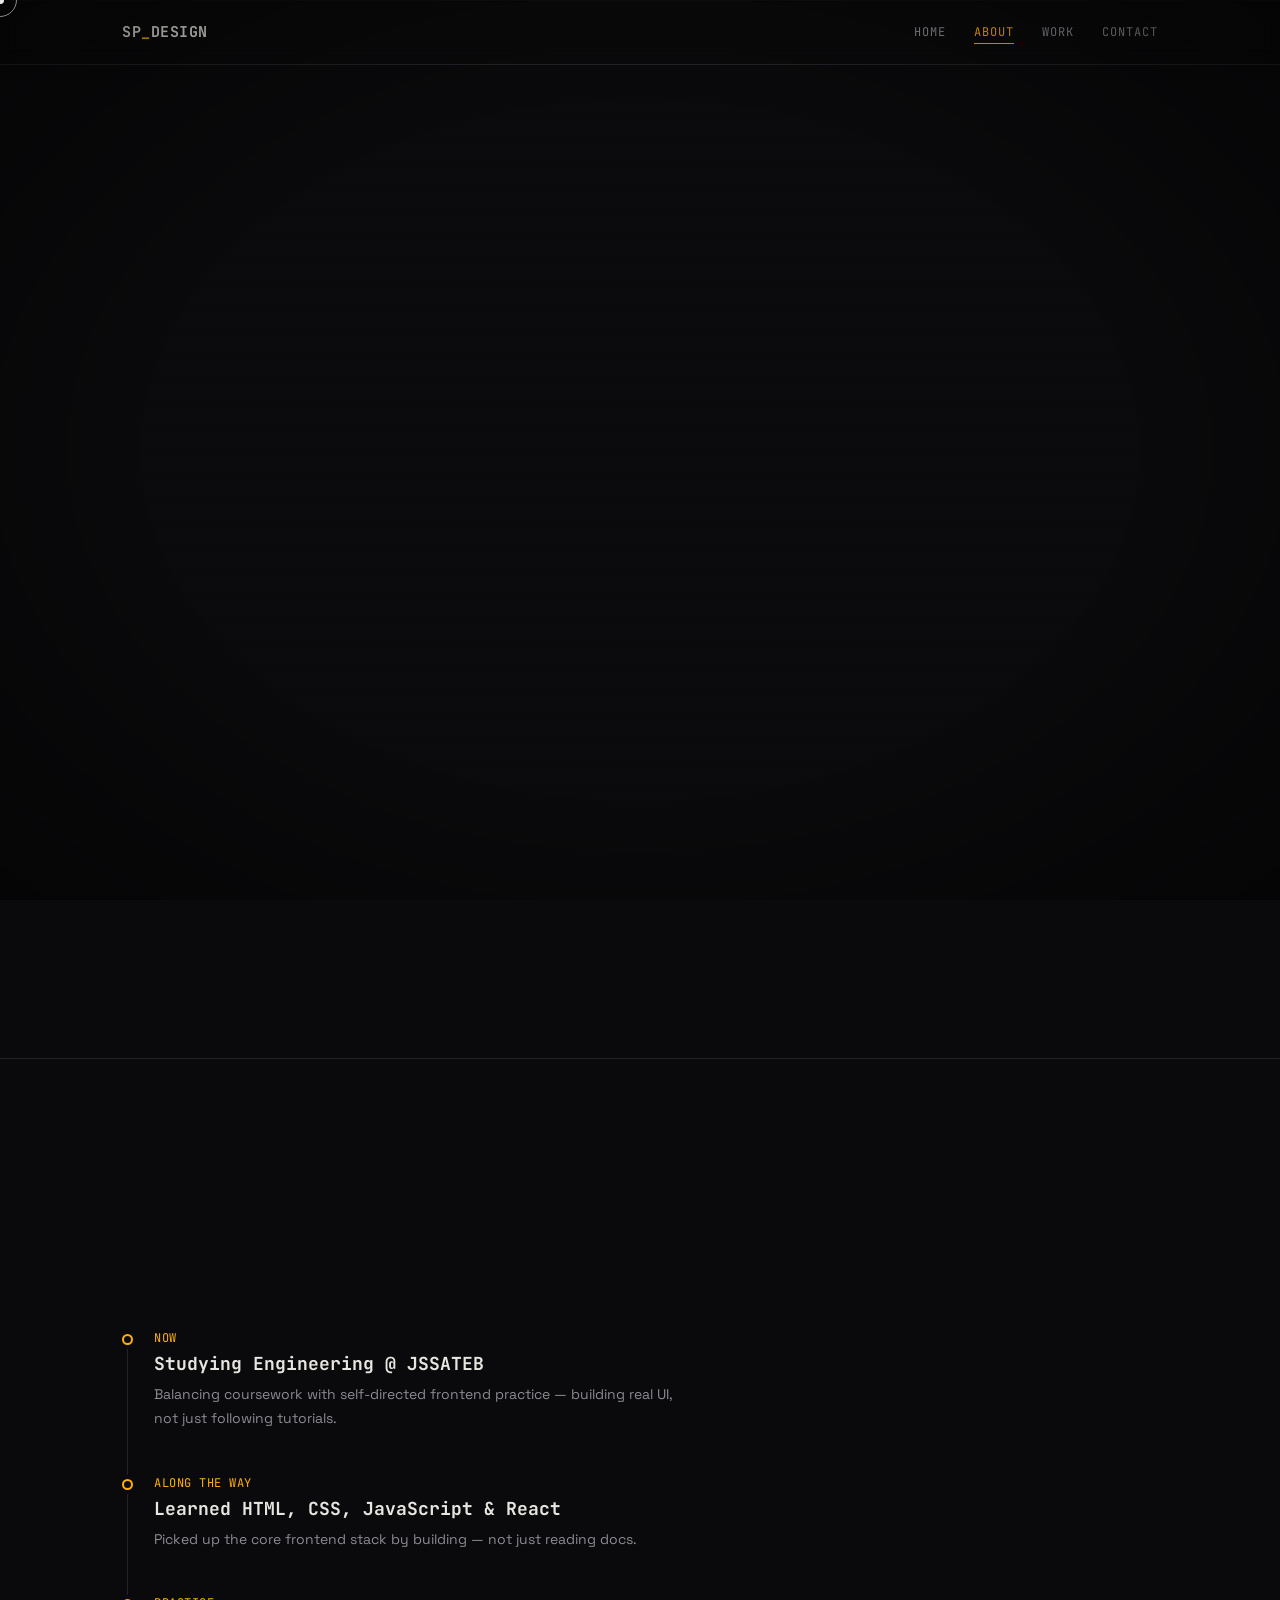
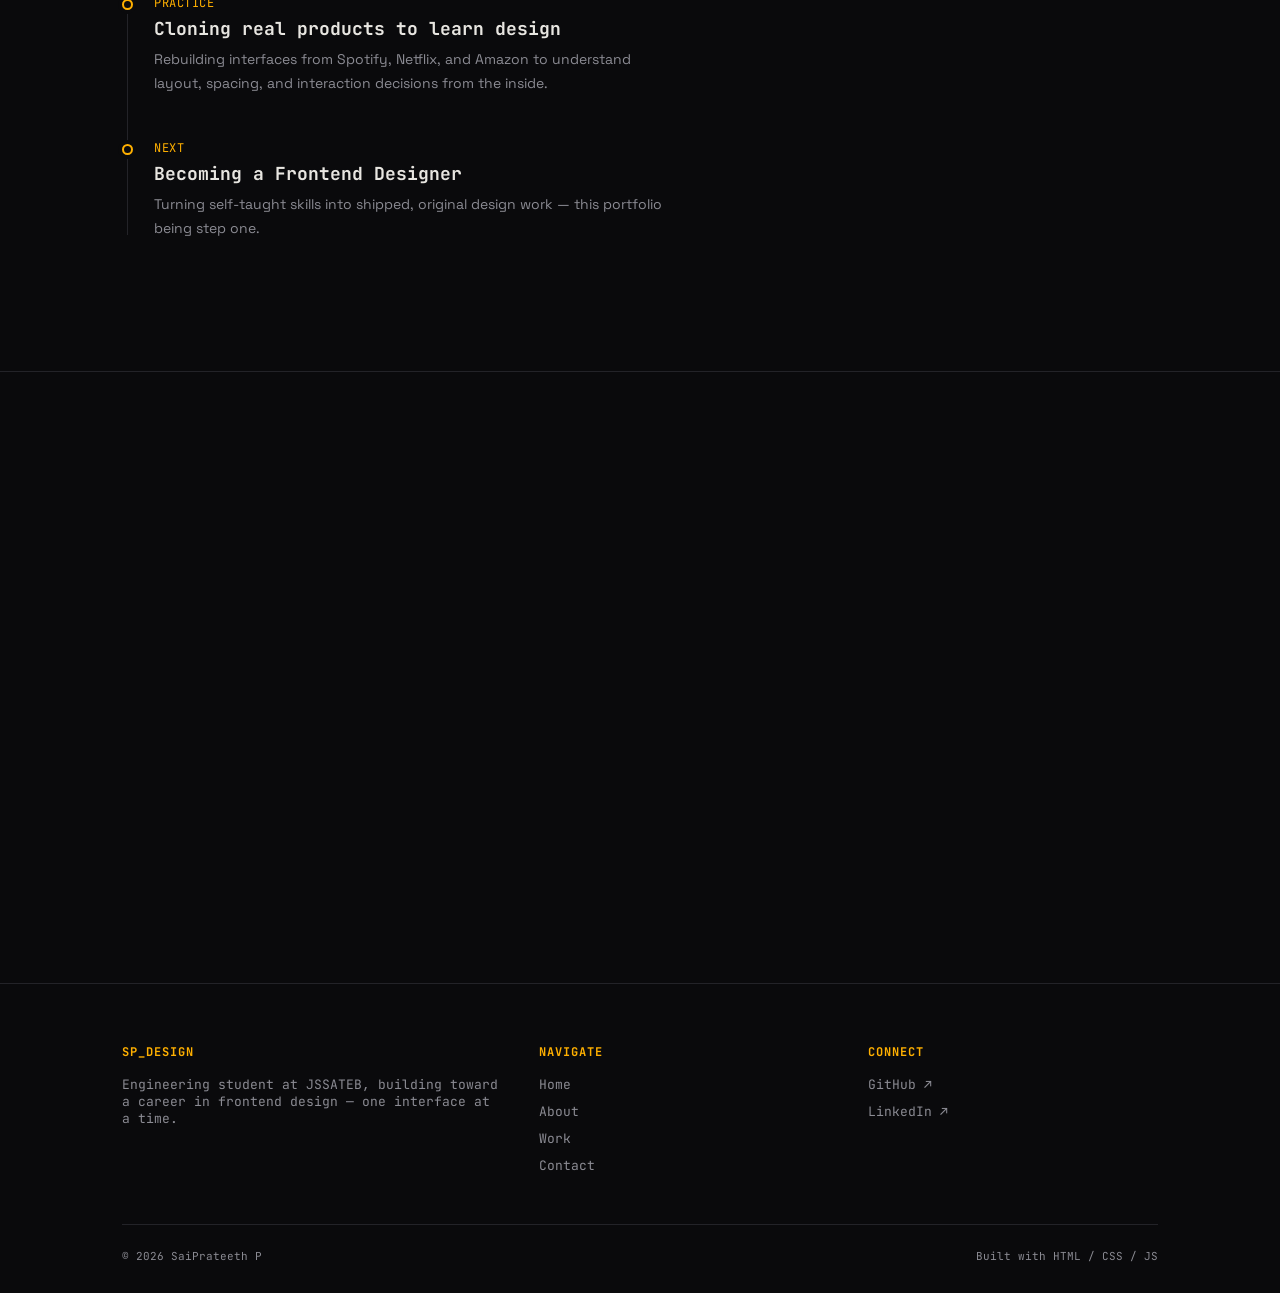
==== about.html @ 6ea18819 "Add files via upload" ====
<!DOCTYPE html>
<html lang="en">
<head>
<meta charset="UTF-8">
<meta name="viewport" content="width=device-width, initial-scale=1.0">
<title>About — SaiPrateeth P</title>
<link rel="preconnect" href="https://fonts.googleapis.com">
<link rel="preconnect" href="https://fonts.gstatic.com" crossorigin>
<link href="https://fonts.googleapis.com/css2?family=JetBrains+Mono:wght@400;500;700;800&family=Space+Grotesk:wght@400;500;600;700&display=swap" rel="stylesheet">
<link rel="stylesheet" href="style.css">
</head>
<body>

<div class="page-loader" id="pageLoader">
  <div class="page-loader-text">LOADING_ABOUT.EXE</div>
  <div class="page-loader-bar"></div>
</div>

<div class="crt-overlay"></div>
<div class="vignette"></div>
<div class="flicker-bar" id="flickerBar"></div>

<div class="cursor-ghost-c" id="ghostC"></div>
<div class="cursor-ghost-m" id="ghostM"></div>
<div class="cursor-ring" id="cursorRing"></div>
<div class="cursor-dot" id="cursorDot"></div>

<nav>
  <div class="wrap">
    <div class="logo">SP<span>_</span>DESIGN</div>
    <div class="navlinks" id="navLinks">
      <a href="index.html" data-page="index.html" data-transition>Home</a>
      <a href="about.html" data-page="about.html" data-transition>About</a>
      <a href="projects.html" data-page="projects.html" data-transition>Work</a>
      <a href="contact.html" data-page="contact.html" data-transition>Contact</a>
    </div>
    <button class="nav-toggle" id="navToggle">[ = ]</button>
  </div>
</nav>

<section class="page-hero">
  <div class="wrap">
    <div class="eyebrow reveal">About</div>
    <h1 class="reveal">Engineer by degree,<br>designer by obsession.</h1>
    <p class="reveal">The long version of how a JSSATEB engineering student ended up chasing pixels instead of just circuits.</p>
  </div>
</section>

<section id="story" style="border-top:none;padding-top:0;">
  <div class="wrap">
    <div class="about-grid">
      <div class="about-text reveal">
        <p>I'm <strong>SaiPrateeth P</strong>, currently pursuing engineering
        at <strong>JSSATEB</strong>. Somewhere between debugging assignments
        and pulling apart apps I admire, I realised the part I actually love
        is the front end — the layer where a product finally becomes
        something someone can feel.</p>
        <p>So I'm working backwards from engineer to designer: rebuilding
        interfaces I like, breaking them down, and asking why every pixel
        and transition sits where it does. My aspiration is simple — become
        a frontend designer who can ship interfaces that are both engineered
        well and designed with intent.</p>
        <p>Right now that means shipping small projects often, clone by
        clone, site by site, and getting a little more deliberate with
        every one.</p>
      </div>
      <div class="status-panel reveal">
        <div class="head"><span>system.status</span><span>v1.0</span></div>
        <div class="status-row"><span>role</span><span>Aspiring Frontend Designer</span></div>
        <div class="status-row"><span>education</span><span>JSSATEB</span></div>
        <div class="status-row"><span>focus</span><span>UI / Interaction</span></div>
        <div class="status-row"><span>mode</span><span>learning : building</span></div>
        <div class="status-row"><span>availability</span><span>open</span></div>
      </div>
    </div>
  </div>
</section>

<section id="journey">
  <div class="wrap">
    <div class="eyebrow reveal">Journey</div>
    <h2 class="sec-title reveal">How I got here.</h2>
    <div class="timeline">
      <div class="timeline-item">
        <div class="timeline-dot"></div>
        <div class="timeline-date">NOW</div>
        <div class="timeline-title">Studying Engineering @ JSSATEB</div>
        <div class="timeline-desc">Balancing coursework with self-directed frontend practice — building real UI, not just following tutorials.</div>
      </div>
      <div class="timeline-item">
        <div class="timeline-dot"></div>
        <div class="timeline-date">ALONG THE WAY</div>
        <div class="timeline-title">Learned HTML, CSS, JavaScript & React</div>
        <div class="timeline-desc">Picked up the core frontend stack by building — not just reading docs.</div>
      </div>
      <div class="timeline-item">
        <div class="timeline-dot"></div>
        <div class="timeline-date">PRACTICE</div>
        <div class="timeline-title">Cloning real products to learn design</div>
        <div class="timeline-desc">Rebuilding interfaces from Spotify, Netflix, and Amazon to understand layout, spacing, and interaction decisions from the inside.</div>
      </div>
      <div class="timeline-item">
        <div class="timeline-dot"></div>
        <div class="timeline-date">NEXT</div>
        <div class="timeline-title">Becoming a Frontend Designer</div>
        <div class="timeline-desc">Turning self-taught skills into shipped, original design work — this portfolio being step one.</div>
      </div>
    </div>
  </div>
</section>

<section id="now">
  <div class="wrap">
    <div class="eyebrow reveal">Currently</div>
    <h2 class="sec-title reveal">What I'm focused on.</h2>
    <div class="now-panel reveal">
      <div class="head"><span>now.txt</span><span>updated 2026</span></div>
      <div class="now-list">
        <div class="now-item">Sharpening React fundamentals through small components and clones.</div>
        <div class="now-item">Studying interaction design — motion, feedback, and micro-states.</div>
        <div class="now-item">Building this portfolio out into a full multi-page site.</div>
        <div class="now-item">Open to internships, collabs, or frontend design opportunities.</div>
      </div>
    </div>
  </div>
</section>

<footer class="site-footer">
  <div class="wrap">
    <div class="footer-grid">
      <div class="footer-col">
        <h4>SP_Design</h4>
        <p>Engineering student at JSSATEB, building toward a career in frontend design — one interface at a time.</p>
      </div>
      <div class="footer-col">
        <h4>Navigate</h4>
        <a href="index.html" data-transition>Home</a>
        <a href="about.html" data-transition>About</a>
        <a href="projects.html" data-transition>Work</a>
        <a href="contact.html" data-transition>Contact</a>
      </div>
      <div class="footer-col">
        <h4>Connect</h4>
        <a href="https://github.com/Prathuu24" target="_blank" rel="noopener">GitHub ↗</a>
        <a href="https://www.linkedin.com/in/saiprateeth-p-6721a32bb" target="_blank" rel="noopener">LinkedIn ↗</a>
      </div>
    </div>
    <div class="footer-bottom">
      <span>© 2026 SaiPrateeth P</span>
      <span>Built with HTML / CSS / JS</span>
    </div>
  </div>
</footer>

<script src="script.js"></script>
</body>
</html>
---- style.css ----
:root{
    --bg:#0a0a0c;
    --bg-alt:#111114;
    --panel:#151518;
    --text:#e8e6e1;
    --text-dim:#8b8b93;
    --line:#232328;
    --accent:#ffb000;
    --accent-cyan:#00e5ff;
    --accent-mag:#ff2e63;
  }

  *{margin:0;padding:0;box-sizing:border-box;}
  html{scroll-behavior:smooth;}
  body{
    background:var(--bg);
    color:var(--text);
    font-family:'Space Grotesk',sans-serif;
    overflow-x:hidden;
    cursor:none;
  }
  ::selection{background:var(--accent);color:#0a0a0c;}

  .mono{font-family:'JetBrains Mono',monospace;}

  a{color:inherit;text-decoration:none;}

  /* ---------- scanline / crt overlay ---------- */
  .crt-overlay{
    position:fixed;inset:0;
    pointer-events:none;
    z-index:9000;
    background:repeating-linear-gradient(
      to bottom,
      rgba(255,255,255,0.025) 0px,
      rgba(255,255,255,0.025) 1px,
      transparent 1px,
      transparent 3px
    );
    mix-blend-mode:overlay;
    opacity:.6;
  }
  .vignette{
    position:fixed;inset:0;
    pointer-events:none;
    z-index:8999;
    background:radial-gradient(ellipse at center, transparent 55%, rgba(0,0,0,0.55) 100%);
  }
  .flicker-bar{
    position:fixed;left:0;right:0;
    height:2px;
    background:rgba(255,255,255,0.06);
    z-index:9001;
    pointer-events:none;
    opacity:0;
  }
  .flicker-bar.active{animation:flickerMove .18s linear;}
  @keyframes flickerMove{
    0%{opacity:.8;}
    100%{opacity:0;}
  }

  /* ---------- custom cursor ---------- */
  .cursor-dot, .cursor-ghost-c, .cursor-ghost-m{
    position:fixed;top:0;left:0;
    width:8px;height:8px;
    border-radius:50%;
    pointer-events:none;
    z-index:10000;
    transform:translate(-50%,-50%);
  }
  .cursor-dot{background:var(--text);}
  .cursor-ghost-c{background:var(--accent-cyan);opacity:.55;mix-blend-mode:screen;}
  .cursor-ghost-m{background:var(--accent-mag);opacity:.55;mix-blend-mode:screen;}
  .cursor-ring{
    position:fixed;top:0;left:0;
    width:34px;height:34px;
    border:1px solid var(--text-dim);
    border-radius:50%;
    pointer-events:none;
    z-index:9999;
    transform:translate(-50%,-50%);
    transition:width .2s ease, height .2s ease, border-color .2s ease, background .2s ease;
  }
  .cursor-ring.hover{
    width:60px;height:60px;
    border-color:var(--accent);
    background:rgba(255,176,0,0.06);
  }
  @media (hover:none){
    body{cursor:auto;}
    .cursor-dot,.cursor-ghost-c,.cursor-ghost-m,.cursor-ring{display:none;}
  }

  /* ---------- layout shell ---------- */
  .wrap{max-width:1100px;margin:0 auto;padding:0 32px;}

  nav{
    position:fixed;top:0;left:0;right:0;
    z-index:500;
    background:rgba(10,10,12,0.7);
    backdrop-filter:blur(10px);
    border-bottom:1px solid var(--line);
  }
  nav .wrap{
    display:flex;align-items:center;justify-content:space-between;
    height:64px;
  }
  .logo{font-family:'JetBrains Mono',monospace;font-weight:700;font-size:15px;letter-spacing:.5px;}
  .logo span{color:var(--accent);}
  .navlinks{display:flex;gap:28px;font-family:'JetBrains Mono',monospace;font-size:12px;text-transform:uppercase;letter-spacing:1px;color:var(--text-dim);}
  .navlinks a{position:relative;padding:4px 0;transition:color .25s;}
  .navlinks a:hover{color:var(--text);}
  .navlinks a::after{
    content:'';position:absolute;left:0;bottom:0;height:1px;width:0;
    background:var(--accent);transition:width .25s ease;
  }
  .navlinks a:hover::after{width:100%;}

  /* ---------- hero ---------- */
  header.hero{
    min-height:100vh;
    display:flex;flex-direction:column;justify-content:center;
    position:relative;
    padding-top:64px;
  }
  .hero-tag{
    font-family:'JetBrains Mono',monospace;
    font-size:13px;color:var(--accent);
    display:flex;align-items:center;gap:10px;margin-bottom:22px;
  }
  .hero-tag::before{
    content:'';width:8px;height:8px;background:var(--accent);border-radius:50%;
    box-shadow:0 0 10px var(--accent);
    animation:pulse 1.6s ease-in-out infinite;
  }
  @keyframes pulse{0%,100%{opacity:1;}50%{opacity:.3;}}

  h1.name{
    font-family:'JetBrains Mono',monospace;
    font-weight:800;
    font-size:clamp(42px,9vw,108px);
    line-height:.98;
    letter-spacing:-2px;
    position:relative;
  }
  .glitchwrap{position:relative;display:inline-block;}
  .glitchwrap .g-c, .glitchwrap .g-m{
    position:absolute;top:0;left:0;width:100%;
    opacity:0;
    pointer-events:none;
  }

  .role-line{
    margin-top:24px;
    font-family:'JetBrains Mono',monospace;
    font-size:clamp(15px,2.4vw,22px);
    color:var(--text-dim);
    height:1.4em;
  }
  .role-line .cursor-char{color:var(--accent);}

  .hero-desc{
    max-width:520px;margin-top:34px;
    font-size:16px;line-height:1.7;color:var(--text-dim);
  }
  .hero-cta{
    margin-top:42px;display:flex;gap:16px;flex-wrap:wrap;
  }
  .btn{
    font-family:'JetBrains Mono',monospace;
    font-size:13px;letter-spacing:.5px;
    padding:14px 26px;
    border:1px solid var(--line);
    position:relative;overflow:hidden;
    transition:border-color .3s;
  }
  .btn span{position:relative;z-index:2;}
  .btn.primary{border-color:var(--accent);color:#0a0a0c;}
  .btn.primary span{color:#0a0a0c;}
  .btn.primary::before{
    content:'';position:absolute;inset:0;background:var(--accent);z-index:1;
  }
  .btn.ghost:hover{border-color:var(--text);}

  .scroll-hint{
    position:absolute;bottom:36px;left:32px;
    font-family:'JetBrains Mono',monospace;font-size:11px;color:var(--text-dim);
    display:flex;align-items:center;gap:10px;
  }
  .scroll-hint .line{width:32px;height:1px;background:var(--text-dim);position:relative;overflow:hidden;}
  .scroll-hint .line::after{
    content:'';position:absolute;left:-100%;top:0;bottom:0;width:100%;
    background:var(--accent);
    animation:scrollhint 1.8s linear infinite;
  }
  @keyframes scrollhint{to{left:100%;}}

  /* ---------- section shell ---------- */
  section{padding:130px 0;position:relative;border-top:1px solid var(--line);}
  .eyebrow{
    font-family:'JetBrains Mono',monospace;font-size:12px;color:var(--accent);
    letter-spacing:1.5px;text-transform:uppercase;margin-bottom:14px;
    display:flex;align-items:center;gap:10px;
  }
  .eyebrow::before{content:'//';color:var(--text-dim);}
  h2.sec-title{
    font-family:'JetBrains Mono',monospace;font-weight:700;
    font-size:clamp(28px,4.4vw,46px);letter-spacing:-1px;margin-bottom:18px;
  }

  .reveal{
    clip-path:inset(0 0 100% 0);
    opacity:0;
    transition:clip-path .9s cubic-bezier(.16,1,.3,1), opacity .5s ease;
  }
  .reveal.in{clip-path:inset(0 0 0% 0);opacity:1;}

  /* ---------- about ---------- */
  .about-grid{display:grid;grid-template-columns:1.1fr .9fr;gap:60px;align-items:start;}
  @media(max-width:820px){.about-grid{grid-template-columns:1fr;}}
  .about-text p{font-size:17px;line-height:1.85;color:var(--text-dim);margin-bottom:18px;}
  .about-text strong{color:var(--text);font-weight:600;}

  .status-panel{
    background:var(--panel);border:1px solid var(--line);padding:26px;
    font-family:'JetBrains Mono',monospace;font-size:13px;
  }
  .status-panel .head{color:var(--text-dim);margin-bottom:16px;display:flex;justify-content:space-between;}
  .status-row{display:flex;justify-content:space-between;padding:8px 0;border-top:1px dashed var(--line);color:var(--text-dim);}
  .status-row span:last-child{color:var(--accent);}

  /* ---------- skills ---------- */
  .skills-list{display:flex;flex-direction:column;gap:0;margin-top:10px;}
  .skill-row{
    display:grid;grid-template-columns:160px 1fr 60px;align-items:center;gap:20px;
    padding:18px 0;border-top:1px solid var(--line);
    font-family:'JetBrains Mono',monospace;font-size:14px;
  }
  .skill-row:last-child{border-bottom:1px solid var(--line);}
  .skill-name{font-weight:600;}
  .skill-bar-track{height:6px;background:var(--bg-alt);position:relative;overflow:hidden;}
  .skill-bar-fill{
    position:absolute;top:0;left:0;bottom:0;width:0%;
    background:linear-gradient(90deg,var(--accent-mag),var(--accent));
  }
  .skill-bar-fill.animate{transition:width 1.4s cubic-bezier(.16,1,.3,1);}
  .skill-pct{text-align:right;color:var(--text-dim);}

  /* ---------- projects ---------- */
  .proj-grid{display:grid;grid-template-columns:1fr 1fr;gap:2px;margin-top:40px;background:var(--line);}
  @media(max-width:760px){.proj-grid{grid-template-columns:1fr;}}
  .proj-card{
    background:var(--bg);padding:38px 34px;position:relative;overflow:hidden;
    min-height:230px;display:flex;flex-direction:column;justify-content:space-between;
  }
  .proj-num{font-family:'JetBrains Mono',monospace;font-size:12px;color:var(--text-dim);}
  .proj-title{
    font-family:'JetBrains Mono',monospace;font-weight:700;font-size:24px;
    margin-top:16px;position:relative;display:inline-block;
  }
  .proj-title .g-c,.proj-title .g-m{position:absolute;top:0;left:0;opacity:0;}
  .proj-desc{color:var(--text-dim);font-size:14px;line-height:1.7;margin-top:12px;max-width:380px;}
  .proj-tags{display:flex;gap:8px;flex-wrap:wrap;margin-top:20px;}
  .tag{font-family:'JetBrains Mono',monospace;font-size:11px;padding:5px 10px;border:1px solid var(--line);color:var(--text-dim);}
  .proj-card::before{
    content:'';position:absolute;top:0;left:0;height:2px;width:0;
    background:var(--accent);transition:width .4s ease;
  }
  .proj-card:hover::before{width:100%;}
  .proj-card:hover .proj-title{animation:titleGlitch .35s steps(2) 1;}
  .proj-card:hover .proj-title .g-c{opacity:.7;transform:translate(2px,-1px);color:var(--accent-cyan);animation:glitchshift .35s steps(2) 1;}
  .proj-card:hover .proj-title .g-m{opacity:.7;transform:translate(-2px,1px);color:var(--accent-mag);animation:glitchshift .35s steps(2) 1 reverse;}
  @keyframes glitchshift{0%{transform:translate(0,0);}50%{transform:translate(3px,-2px);}100%{transform:translate(-3px,2px);}}
  @keyframes titleGlitch{0%{transform:translate(0);}50%{transform:translate(-1px,1px);}100%{transform:translate(0);}}

  .placeholder-note{
    font-family:'JetBrains Mono',monospace;font-size:11px;color:var(--text-dim);
    margin-top:60px;border:1px dashed var(--line);padding:16px 20px;
  }
  .placeholder-note strong{color:var(--accent);}

  /* ---------- contact ---------- */
  .contact-wrap{display:flex;flex-direction:column;align-items:flex-start;gap:30px;}
  .contact-title{
    font-family:'JetBrains Mono',monospace;font-weight:800;
    font-size:clamp(32px,7vw,80px);letter-spacing:-2px;line-height:1;
  }
  .contact-links{display:flex;gap:20px;flex-wrap:wrap;margin-top:10px;}
  .contact-link{
    font-family:'JetBrains Mono',monospace;font-size:14px;
    padding:16px 22px;border:1px solid var(--line);
    display:flex;align-items:center;gap:10px;transition:all .25s;
  }
  .contact-link:hover{border-color:var(--accent);color:var(--accent);transform:translateY(-2px);}
  footer{
    padding:30px 0;border-top:1px solid var(--line);
    font-family:'JetBrains Mono',monospace;font-size:11px;color:var(--text-dim);
    display:flex;justify-content:space-between;flex-wrap:wrap;gap:10px;
  }

/* =========================================================
   MULTI-PAGE ADDITIONS
   ========================================================= */

/* ---------- page transition loader ---------- */
.page-loader{
  position:fixed;inset:0;z-index:20000;
  background:var(--bg);
  display:flex;align-items:center;justify-content:center;
  transform:translateY(0);
  transition:transform .6s cubic-bezier(.76,0,.24,1);
}
.page-loader.hide{transform:translateY(-100%);}
.page-loader.leaving{transform:translateY(0);}
.page-loader-text{
  font-family:'JetBrains Mono',monospace;font-size:13px;color:var(--accent);
  display:flex;align-items:center;gap:10px;
}
.page-loader-text::before{
  content:'';width:8px;height:8px;background:var(--accent);border-radius:50%;
  animation:pulse 1s ease-in-out infinite;
}
.page-loader-bar{
  position:absolute;bottom:0;left:0;height:2px;width:0%;background:var(--accent);
  transition:width .5s ease;
}
.page-loader.animate-bar .page-loader-bar{width:100%;}

/* ---------- nav: active link + mobile ---------- */
.navlinks a.active{color:var(--accent);}
.navlinks a.active::after{width:100%;}
.nav-toggle{
  display:none;
  font-family:'JetBrains Mono',monospace;font-size:14px;color:var(--text);
  background:none;border:1px solid var(--line);padding:8px 12px;
  cursor:none;
}
@media(max-width:720px){
  .navlinks{
    position:fixed;top:64px;left:0;right:0;bottom:0;
    background:var(--bg);
    flex-direction:column;gap:0;
    padding:20px 32px;
    transform:translateY(-110%);
    transition:transform .4s cubic-bezier(.76,0,.24,1);
    z-index:499;
  }
  .navlinks.open{transform:translateY(0);}
  .navlinks a{
    padding:18px 0;border-bottom:1px solid var(--line);font-size:16px;
  }
  .nav-toggle{display:block;}
}

/* ---------- footer nav (shared across pages) ---------- */
.site-footer{
  border-top:1px solid var(--line);
  padding:60px 0 30px;
}
.footer-grid{
  display:grid;grid-template-columns:1.3fr 1fr 1fr;gap:40px;margin-bottom:40px;
}
@media(max-width:720px){.footer-grid{grid-template-columns:1fr;gap:30px;}}
.footer-col h4{
  font-family:'JetBrains Mono',monospace;font-size:12px;color:var(--accent);
  text-transform:uppercase;letter-spacing:1px;margin-bottom:16px;
}
.footer-col a, .footer-col p{
  display:block;color:var(--text-dim);font-size:13px;margin-bottom:10px;
  transition:color .2s;
}
.footer-col a:hover{color:var(--text);}
.footer-bottom{
  display:flex;justify-content:space-between;flex-wrap:wrap;gap:10px;
  font-family:'JetBrains Mono',monospace;font-size:11px;color:var(--text-dim);
  border-top:1px solid var(--line);padding-top:24px;
}

/* ---------- skills ticker (marquee) ---------- */
.ticker-wrap{
  overflow:hidden;border-top:1px solid var(--line);border-bottom:1px solid var(--line);
  padding:18px 0;background:var(--bg-alt);
}
.ticker-track{
  display:flex;gap:48px;white-space:nowrap;width:max-content;
  animation:tickerScroll 18s linear infinite;
  font-family:'JetBrains Mono',monospace;font-size:14px;color:var(--text-dim);
}
.ticker-track span{display:flex;align-items:center;gap:10px;}
.ticker-track span::before{content:'◆';color:var(--accent);font-size:10px;}
@keyframes tickerScroll{
  from{transform:translateX(0);}
  to{transform:translateX(-50%);}
}

/* ---------- page hero (sub-pages) ---------- */
.page-hero{padding:150px 0 60px;}
.page-hero .eyebrow{margin-bottom:18px;}
.page-hero h1{
  font-family:'JetBrains Mono',monospace;font-weight:800;
  font-size:clamp(36px,7vw,72px);letter-spacing:-2px;line-height:1;
}
.page-hero p{margin-top:22px;max-width:560px;color:var(--text-dim);font-size:16px;line-height:1.7;}

/* ---------- timeline component (about page) ---------- */
.timeline{position:relative;margin-top:50px;padding-left:32px;}
.timeline::before{
  content:'';position:absolute;left:5px;top:6px;bottom:6px;width:1px;
  background:var(--line);
}
.timeline-item{position:relative;padding-bottom:44px;}
.timeline-item:last-child{padding-bottom:0;}
.timeline-dot{
  position:absolute;left:-32px;top:4px;width:11px;height:11px;border-radius:50%;
  background:var(--bg);border:2px solid var(--accent);
  box-shadow:0 0 0 4px var(--bg);
}
.timeline-date{
  font-family:'JetBrains Mono',monospace;font-size:12px;color:var(--accent);
  margin-bottom:6px;letter-spacing:.5px;
}
.timeline-title{font-family:'JetBrains Mono',monospace;font-weight:700;font-size:18px;margin-bottom:8px;}
.timeline-desc{color:var(--text-dim);font-size:14px;line-height:1.7;max-width:520px;}

/* ---------- now panel (about page) ---------- */
.now-panel{
  margin-top:60px;border:1px solid var(--line);background:var(--panel);
  padding:28px;
}
.now-panel .head{
  font-family:'JetBrains Mono',monospace;font-size:12px;color:var(--text-dim);
  display:flex;justify-content:space-between;margin-bottom:18px;
  text-transform:uppercase;letter-spacing:1px;
}
.now-list{display:flex;flex-direction:column;gap:12px;}
.now-item{display:flex;gap:14px;font-size:14px;color:var(--text-dim);align-items:flex-start;}
.now-item::before{content:'▸';color:var(--accent);flex-shrink:0;}

/* ---------- filter tabs (projects page) ---------- */
.filter-tabs{display:flex;gap:10px;flex-wrap:wrap;margin-top:36px;}
.filter-tab{
  font-family:'JetBrains Mono',monospace;font-size:12px;letter-spacing:.5px;
  padding:10px 18px;border:1px solid var(--line);color:var(--text-dim);
  background:none;cursor:none;transition:all .25s;text-transform:uppercase;
}
.filter-tab:hover{color:var(--text);border-color:var(--text-dim);}
.filter-tab.active{color:#0a0a0c;background:var(--accent);border-color:var(--accent);}
.proj-card.hidden{display:none;}

/* ---------- contact form ---------- */
.contact-layout{display:grid;grid-template-columns:1fr 1fr;gap:60px;margin-top:50px;}
@media(max-width:860px){.contact-layout{grid-template-columns:1fr;}}
.form-field{margin-bottom:26px;}
.form-field label{
  display:block;font-family:'JetBrains Mono',monospace;font-size:12px;color:var(--accent);
  margin-bottom:8px;
}
.form-field label::before{content:'> ';color:var(--text-dim);}
.form-field input, .form-field textarea{
  width:100%;background:var(--bg-alt);border:1px solid var(--line);
  color:var(--text);padding:14px 16px;font-family:'Space Grotesk',sans-serif;font-size:14px;
  outline:none;transition:border-color .25s,background .25s;
  resize:vertical;
}
.form-field input:focus, .form-field textarea:focus{
  border-color:var(--accent);background:var(--panel);
}
.form-field textarea{min-height:130px;}
.submit-btn{
  font-family:'JetBrains Mono',monospace;font-size:13px;letter-spacing:.5px;
  padding:16px 30px;background:var(--accent);color:#0a0a0c;border:none;
  cursor:none;position:relative;overflow:hidden;font-weight:700;
}
.submit-btn:disabled{opacity:.6;}
.form-status{
  margin-top:16px;font-family:'JetBrains Mono',monospace;font-size:12px;color:var(--text-dim);
  min-height:18px;
}
.form-status.success{color:var(--accent);}

.copy-btn{
  font-family:'JetBrains Mono',monospace;font-size:12px;
  border:1px solid var(--line);background:none;color:var(--text-dim);
  padding:6px 12px;cursor:none;margin-left:10px;transition:all .2s;
}
.copy-btn:hover{border-color:var(--accent);color:var(--accent);}
.copy-btn.copied{border-color:var(--accent);color:var(--accent);}

.direct-line{
  display:flex;align-items:center;flex-wrap:wrap;gap:6px;
  font-family:'JetBrains Mono',monospace;font-size:14px;color:var(--text-dim);
  padding:16px 0;border-top:1px solid var(--line);
}
.direct-line:last-child{border-bottom:1px solid var(--line);}
.direct-line strong{color:var(--text);min-width:90px;display:inline-block;}
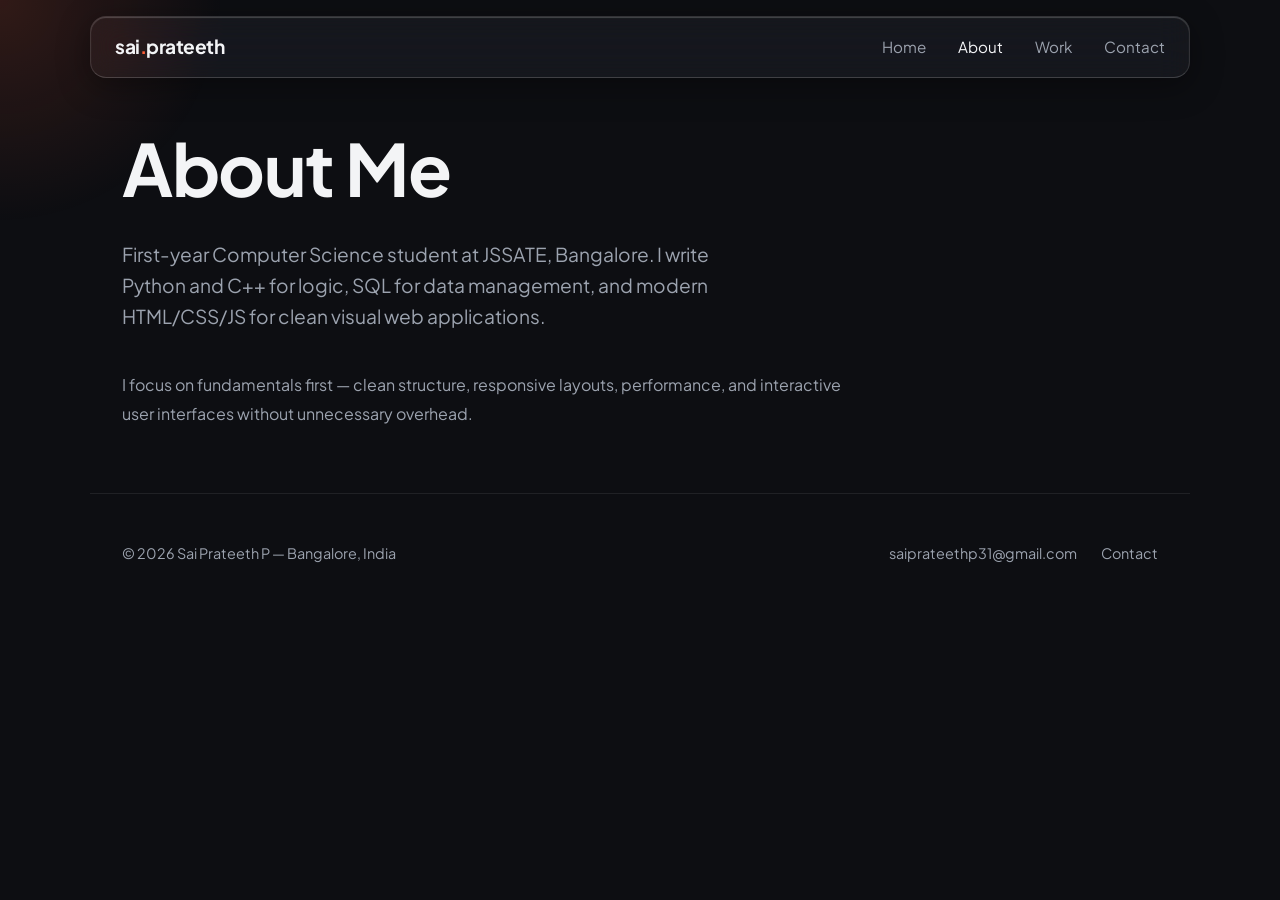
==== commit cf35b743: "Add files via upload" ====
--- a/about.html
+++ b/about.html
@@ -1,157 +1,50 @@
 <!DOCTYPE html>
 <html lang="en">
 <head>
-<meta charset="UTF-8">
-<meta name="viewport" content="width=device-width, initial-scale=1.0">
-<title>About — SaiPrateeth P</title>
-<link rel="preconnect" href="https://fonts.googleapis.com">
-<link rel="preconnect" href="https://fonts.gstatic.com" crossorigin>
-<link href="https://fonts.googleapis.com/css2?family=JetBrains+Mono:wght@400;500;700;800&family=Space+Grotesk:wght@400;500;600;700&display=swap" rel="stylesheet">
-<link rel="stylesheet" href="style.css">
+  <meta charset="UTF-8">
+  <meta name="viewport" content="width=device-width, initial-scale=1.0">
+  <title>About — Sai Prateeth</title>
+  <link rel="preconnect" href="https://fonts.googleapis.com">
+  <link rel="preconnect" href="https://fonts.gstatic.com" crossorigin>
+  <link href="https://fonts.googleapis.com/css2?family=Plus+Jakarta+Sans:wght@300;400;500;600;700&display=swap" rel="stylesheet">
+  <link rel="stylesheet" href="style.css">
 </head>
 <body>
+  <div id="cursor-glow"></div>
 
-<div class="page-loader" id="pageLoader">
-  <div class="page-loader-text">LOADING_ABOUT.EXE</div>
-  <div class="page-loader-bar"></div>
-</div>
+  <header>
+    <div class="nav-container">
+      <a href="index.html" class="logo">sai<span>.</span>prateeth</a>
+      <nav>
+        <a href="index.html" class="nav-link">Home</a>
+        <a href="about.html" class="nav-link active">About</a>
+        <a href="projects.html" class="nav-link">Work</a>
+        <a href="contact.html" class="nav-link">Contact</a>
+      </nav>
+    </div>
+  </header>
 
-<div class="crt-overlay"></div>
-<div class="vignette"></div>
-<div class="flicker-bar" id="flickerBar"></div>
+  <main>
+    <section>
+      <h1 class="hero-title">About Me</h1>
+      <p class="hero-desc">
+        First-year Computer Science student at JSSATE, Bangalore. I write Python and C++ for logic, SQL for data management, and modern HTML/CSS/JS for clean visual web applications.
+      </p>
+      <div style="margin-top: 2rem; line-height: 1.8; color: var(--text-muted); max-width: 750px;">
+        <p>I focus on fundamentals first — clean structure, responsive layouts, performance, and interactive user interfaces without unnecessary overhead.</p>
+      </div>
+    </section>
+  </main>
 
-<div class="cursor-ghost-c" id="ghostC"></div>
-<div class="cursor-ghost-m" id="ghostM"></div>
-<div class="cursor-ring" id="cursorRing"></div>
-<div class="cursor-dot" id="cursorDot"></div>
+  <footer>
+    <p>© 2026 Sai Prateeth P — Bangalore, India</p>
+    <position: fixed; bottom: 0; left: 0; right: 0; background-color: var(--footer-bg); padding: 1rem 0; text-align: center;"></position:>
+    <div class="footer-links">
+      <a href="mailto:saiprateethp31@gmail.com">saiprateethp31@gmail.com</a>
+      <a href="contact.html">Contact</a>
+    </div>
+  </footer>
 
-<nav>
-  <div class="wrap">
-    <div class="logo">SP<span>_</span>DESIGN</div>
-    <div class="navlinks" id="navLinks">
-      <a href="index.html" data-page="index.html" data-transition>Home</a>
-      <a href="about.html" data-page="about.html" data-transition>About</a>
-      <a href="projects.html" data-page="projects.html" data-transition>Work</a>
-      <a href="contact.html" data-page="contact.html" data-transition>Contact</a>
-    </div>
-    <button class="nav-toggle" id="navToggle">[ = ]</button>
-  </div>
-</nav>
-
-<section class="page-hero">
-  <div class="wrap">
-    <div class="eyebrow reveal">About</div>
-    <h1 class="reveal">Engineer by degree,<br>designer by obsession.</h1>
-    <p class="reveal">The long version of how a JSSATEB engineering student ended up chasing pixels instead of just circuits.</p>
-  </div>
-</section>
-
-<section id="story" style="border-top:none;padding-top:0;">
-  <div class="wrap">
-    <div class="about-grid">
-      <div class="about-text reveal">
-        <p>I'm <strong>SaiPrateeth P</strong>, currently pursuing engineering
-        at <strong>JSSATEB</strong>. Somewhere between debugging assignments
-        and pulling apart apps I admire, I realised the part I actually love
-        is the front end — the layer where a product finally becomes
-        something someone can feel.</p>
-        <p>So I'm working backwards from engineer to designer: rebuilding
-        interfaces I like, breaking them down, and asking why every pixel
-        and transition sits where it does. My aspiration is simple — become
-        a frontend designer who can ship interfaces that are both engineered
-        well and designed with intent.</p>
-        <p>Right now that means shipping small projects often, clone by
-        clone, site by site, and getting a little more deliberate with
-        every one.</p>
-      </div>
-      <div class="status-panel reveal">
-        <div class="head"><span>system.status</span><span>v1.0</span></div>
-        <div class="status-row"><span>role</span><span>Aspiring Frontend Designer</span></div>
-        <div class="status-row"><span>education</span><span>JSSATEB</span></div>
-        <div class="status-row"><span>focus</span><span>UI / Interaction</span></div>
-        <div class="status-row"><span>mode</span><span>learning : building</span></div>
-        <div class="status-row"><span>availability</span><span>open</span></div>
-      </div>
-    </div>
-  </div>
-</section>
-
-<section id="journey">
-  <div class="wrap">
-    <div class="eyebrow reveal">Journey</div>
-    <h2 class="sec-title reveal">How I got here.</h2>
-    <div class="timeline">
-      <div class="timeline-item">
-        <div class="timeline-dot"></div>
-        <div class="timeline-date">NOW</div>
-        <div class="timeline-title">Studying Engineering @ JSSATEB</div>
-        <div class="timeline-desc">Balancing coursework with self-directed frontend practice — building real UI, not just following tutorials.</div>
-      </div>
-      <div class="timeline-item">
-        <div class="timeline-dot"></div>
-        <div class="timeline-date">ALONG THE WAY</div>
-        <div class="timeline-title">Learned HTML, CSS, JavaScript & React</div>
-        <div class="timeline-desc">Picked up the core frontend stack by building — not just reading docs.</div>
-      </div>
-      <div class="timeline-item">
-        <div class="timeline-dot"></div>
-        <div class="timeline-date">PRACTICE</div>
-        <div class="timeline-title">Cloning real products to learn design</div>
-        <div class="timeline-desc">Rebuilding interfaces from Spotify, Netflix, and Amazon to understand layout, spacing, and interaction decisions from the inside.</div>
-      </div>
-      <div class="timeline-item">
-        <div class="timeline-dot"></div>
-        <div class="timeline-date">NEXT</div>
-        <div class="timeline-title">Becoming a Frontend Designer</div>
-        <div class="timeline-desc">Turning self-taught skills into shipped, original design work — this portfolio being step one.</div>
-      </div>
-    </div>
-  </div>
-</section>
-
-<section id="now">
-  <div class="wrap">
-    <div class="eyebrow reveal">Currently</div>
-    <h2 class="sec-title reveal">What I'm focused on.</h2>
-    <div class="now-panel reveal">
-      <div class="head"><span>now.txt</span><span>updated 2026</span></div>
-      <div class="now-list">
-        <div class="now-item">Sharpening React fundamentals through small components and clones.</div>
-        <div class="now-item">Studying interaction design — motion, feedback, and micro-states.</div>
-        <div class="now-item">Building this portfolio out into a full multi-page site.</div>
-        <div class="now-item">Open to internships, collabs, or frontend design opportunities.</div>
-      </div>
-    </div>
-  </div>
-</section>
-
-<footer class="site-footer">
-  <div class="wrap">
-    <div class="footer-grid">
-      <div class="footer-col">
-        <h4>SP_Design</h4>
-        <p>Engineering student at JSSATEB, building toward a career in frontend design — one interface at a time.</p>
-      </div>
-      <div class="footer-col">
-        <h4>Navigate</h4>
-        <a href="index.html" data-transition>Home</a>
-        <a href="about.html" data-transition>About</a>
-        <a href="projects.html" data-transition>Work</a>
-        <a href="contact.html" data-transition>Contact</a>
-      </div>
-      <div class="footer-col">
-        <h4>Connect</h4>
-        <a href="https://github.com/Prathuu24" target="_blank" rel="noopener">GitHub ↗</a>
-        <a href="https://www.linkedin.com/in/saiprateeth-p-6721a32bb" target="_blank" rel="noopener">LinkedIn ↗</a>
-      </div>
-    </div>
-    <div class="footer-bottom">
-      <span>© 2026 SaiPrateeth P</span>
-      <span>Built with HTML / CSS / JS</span>
-    </div>
-  </div>
-</footer>
-
-<script src="script.js"></script>
+  <script src="script.js"></script>
 </body>
-</html>
+</html>
--- a/style.css
+++ b/style.css
@@ -1,496 +1,339 @@
-:root{
-    --bg:#0a0a0c;
-    --bg-alt:#111114;
-    --panel:#151518;
-    --text:#e8e6e1;
-    --text-dim:#8b8b93;
-    --line:#232328;
-    --accent:#ffb000;
-    --accent-cyan:#00e5ff;
-    --accent-mag:#ff2e63;
-  }
-
-  *{margin:0;padding:0;box-sizing:border-box;}
-  html{scroll-behavior:smooth;}
-  body{
-    background:var(--bg);
-    color:var(--text);
-    font-family:'Space Grotesk',sans-serif;
-    overflow-x:hidden;
-    cursor:none;
-  }
-  ::selection{background:var(--accent);color:#0a0a0c;}
-
-  .mono{font-family:'JetBrains Mono',monospace;}
-
-  a{color:inherit;text-decoration:none;}
-
-  /* ---------- scanline / crt overlay ---------- */
-  .crt-overlay{
-    position:fixed;inset:0;
-    pointer-events:none;
-    z-index:9000;
-    background:repeating-linear-gradient(
-      to bottom,
-      rgba(255,255,255,0.025) 0px,
-      rgba(255,255,255,0.025) 1px,
-      transparent 1px,
-      transparent 3px
-    );
-    mix-blend-mode:overlay;
-    opacity:.6;
-  }
-  .vignette{
-    position:fixed;inset:0;
-    pointer-events:none;
-    z-index:8999;
-    background:radial-gradient(ellipse at center, transparent 55%, rgba(0,0,0,0.55) 100%);
-  }
-  .flicker-bar{
-    position:fixed;left:0;right:0;
-    height:2px;
-    background:rgba(255,255,255,0.06);
-    z-index:9001;
-    pointer-events:none;
-    opacity:0;
-  }
-  .flicker-bar.active{animation:flickerMove .18s linear;}
-  @keyframes flickerMove{
-    0%{opacity:.8;}
-    100%{opacity:0;}
-  }
-
-  /* ---------- custom cursor ---------- */
-  .cursor-dot, .cursor-ghost-c, .cursor-ghost-m{
-    position:fixed;top:0;left:0;
-    width:8px;height:8px;
-    border-radius:50%;
-    pointer-events:none;
-    z-index:10000;
-    transform:translate(-50%,-50%);
-  }
-  .cursor-dot{background:var(--text);}
-  .cursor-ghost-c{background:var(--accent-cyan);opacity:.55;mix-blend-mode:screen;}
-  .cursor-ghost-m{background:var(--accent-mag);opacity:.55;mix-blend-mode:screen;}
-  .cursor-ring{
-    position:fixed;top:0;left:0;
-    width:34px;height:34px;
-    border:1px solid var(--text-dim);
-    border-radius:50%;
-    pointer-events:none;
-    z-index:9999;
-    transform:translate(-50%,-50%);
-    transition:width .2s ease, height .2s ease, border-color .2s ease, background .2s ease;
-  }
-  .cursor-ring.hover{
-    width:60px;height:60px;
-    border-color:var(--accent);
-    background:rgba(255,176,0,0.06);
-  }
-  @media (hover:none){
-    body{cursor:auto;}
-    .cursor-dot,.cursor-ghost-c,.cursor-ghost-m,.cursor-ring{display:none;}
-  }
-
-  /* ---------- layout shell ---------- */
-  .wrap{max-width:1100px;margin:0 auto;padding:0 32px;}
-
-  nav{
-    position:fixed;top:0;left:0;right:0;
-    z-index:500;
-    background:rgba(10,10,12,0.7);
-    backdrop-filter:blur(10px);
-    border-bottom:1px solid var(--line);
-  }
-  nav .wrap{
-    display:flex;align-items:center;justify-content:space-between;
-    height:64px;
-  }
-  .logo{font-family:'JetBrains Mono',monospace;font-weight:700;font-size:15px;letter-spacing:.5px;}
-  .logo span{color:var(--accent);}
-  .navlinks{display:flex;gap:28px;font-family:'JetBrains Mono',monospace;font-size:12px;text-transform:uppercase;letter-spacing:1px;color:var(--text-dim);}
-  .navlinks a{position:relative;padding:4px 0;transition:color .25s;}
-  .navlinks a:hover{color:var(--text);}
-  .navlinks a::after{
-    content:'';position:absolute;left:0;bottom:0;height:1px;width:0;
-    background:var(--accent);transition:width .25s ease;
-  }
-  .navlinks a:hover::after{width:100%;}
-
-  /* ---------- hero ---------- */
-  header.hero{
-    min-height:100vh;
-    display:flex;flex-direction:column;justify-content:center;
-    position:relative;
-    padding-top:64px;
-  }
-  .hero-tag{
-    font-family:'JetBrains Mono',monospace;
-    font-size:13px;color:var(--accent);
-    display:flex;align-items:center;gap:10px;margin-bottom:22px;
-  }
-  .hero-tag::before{
-    content:'';width:8px;height:8px;background:var(--accent);border-radius:50%;
-    box-shadow:0 0 10px var(--accent);
-    animation:pulse 1.6s ease-in-out infinite;
-  }
-  @keyframes pulse{0%,100%{opacity:1;}50%{opacity:.3;}}
-
-  h1.name{
-    font-family:'JetBrains Mono',monospace;
-    font-weight:800;
-    font-size:clamp(42px,9vw,108px);
-    line-height:.98;
-    letter-spacing:-2px;
-    position:relative;
-  }
-  .glitchwrap{position:relative;display:inline-block;}
-  .glitchwrap .g-c, .glitchwrap .g-m{
-    position:absolute;top:0;left:0;width:100%;
-    opacity:0;
-    pointer-events:none;
-  }
-
-  .role-line{
-    margin-top:24px;
-    font-family:'JetBrains Mono',monospace;
-    font-size:clamp(15px,2.4vw,22px);
-    color:var(--text-dim);
-    height:1.4em;
-  }
-  .role-line .cursor-char{color:var(--accent);}
-
-  .hero-desc{
-    max-width:520px;margin-top:34px;
-    font-size:16px;line-height:1.7;color:var(--text-dim);
-  }
-  .hero-cta{
-    margin-top:42px;display:flex;gap:16px;flex-wrap:wrap;
-  }
-  .btn{
-    font-family:'JetBrains Mono',monospace;
-    font-size:13px;letter-spacing:.5px;
-    padding:14px 26px;
-    border:1px solid var(--line);
-    position:relative;overflow:hidden;
-    transition:border-color .3s;
-  }
-  .btn span{position:relative;z-index:2;}
-  .btn.primary{border-color:var(--accent);color:#0a0a0c;}
-  .btn.primary span{color:#0a0a0c;}
-  .btn.primary::before{
-    content:'';position:absolute;inset:0;background:var(--accent);z-index:1;
-  }
-  .btn.ghost:hover{border-color:var(--text);}
-
-  .scroll-hint{
-    position:absolute;bottom:36px;left:32px;
-    font-family:'JetBrains Mono',monospace;font-size:11px;color:var(--text-dim);
-    display:flex;align-items:center;gap:10px;
-  }
-  .scroll-hint .line{width:32px;height:1px;background:var(--text-dim);position:relative;overflow:hidden;}
-  .scroll-hint .line::after{
-    content:'';position:absolute;left:-100%;top:0;bottom:0;width:100%;
-    background:var(--accent);
-    animation:scrollhint 1.8s linear infinite;
-  }
-  @keyframes scrollhint{to{left:100%;}}
-
-  /* ---------- section shell ---------- */
-  section{padding:130px 0;position:relative;border-top:1px solid var(--line);}
-  .eyebrow{
-    font-family:'JetBrains Mono',monospace;font-size:12px;color:var(--accent);
-    letter-spacing:1.5px;text-transform:uppercase;margin-bottom:14px;
-    display:flex;align-items:center;gap:10px;
-  }
-  .eyebrow::before{content:'//';color:var(--text-dim);}
-  h2.sec-title{
-    font-family:'JetBrains Mono',monospace;font-weight:700;
-    font-size:clamp(28px,4.4vw,46px);letter-spacing:-1px;margin-bottom:18px;
-  }
-
-  .reveal{
-    clip-path:inset(0 0 100% 0);
-    opacity:0;
-    transition:clip-path .9s cubic-bezier(.16,1,.3,1), opacity .5s ease;
-  }
-  .reveal.in{clip-path:inset(0 0 0% 0);opacity:1;}
-
-  /* ---------- about ---------- */
-  .about-grid{display:grid;grid-template-columns:1.1fr .9fr;gap:60px;align-items:start;}
-  @media(max-width:820px){.about-grid{grid-template-columns:1fr;}}
-  .about-text p{font-size:17px;line-height:1.85;color:var(--text-dim);margin-bottom:18px;}
-  .about-text strong{color:var(--text);font-weight:600;}
-
-  .status-panel{
-    background:var(--panel);border:1px solid var(--line);padding:26px;
-    font-family:'JetBrains Mono',monospace;font-size:13px;
-  }
-  .status-panel .head{color:var(--text-dim);margin-bottom:16px;display:flex;justify-content:space-between;}
-  .status-row{display:flex;justify-content:space-between;padding:8px 0;border-top:1px dashed var(--line);color:var(--text-dim);}
-  .status-row span:last-child{color:var(--accent);}
-
-  /* ---------- skills ---------- */
-  .skills-list{display:flex;flex-direction:column;gap:0;margin-top:10px;}
-  .skill-row{
-    display:grid;grid-template-columns:160px 1fr 60px;align-items:center;gap:20px;
-    padding:18px 0;border-top:1px solid var(--line);
-    font-family:'JetBrains Mono',monospace;font-size:14px;
-  }
-  .skill-row:last-child{border-bottom:1px solid var(--line);}
-  .skill-name{font-weight:600;}
-  .skill-bar-track{height:6px;background:var(--bg-alt);position:relative;overflow:hidden;}
-  .skill-bar-fill{
-    position:absolute;top:0;left:0;bottom:0;width:0%;
-    background:linear-gradient(90deg,var(--accent-mag),var(--accent));
-  }
-  .skill-bar-fill.animate{transition:width 1.4s cubic-bezier(.16,1,.3,1);}
-  .skill-pct{text-align:right;color:var(--text-dim);}
-
-  /* ---------- projects ---------- */
-  .proj-grid{display:grid;grid-template-columns:1fr 1fr;gap:2px;margin-top:40px;background:var(--line);}
-  @media(max-width:760px){.proj-grid{grid-template-columns:1fr;}}
-  .proj-card{
-    background:var(--bg);padding:38px 34px;position:relative;overflow:hidden;
-    min-height:230px;display:flex;flex-direction:column;justify-content:space-between;
-  }
-  .proj-num{font-family:'JetBrains Mono',monospace;font-size:12px;color:var(--text-dim);}
-  .proj-title{
-    font-family:'JetBrains Mono',monospace;font-weight:700;font-size:24px;
-    margin-top:16px;position:relative;display:inline-block;
-  }
-  .proj-title .g-c,.proj-title .g-m{position:absolute;top:0;left:0;opacity:0;}
-  .proj-desc{color:var(--text-dim);font-size:14px;line-height:1.7;margin-top:12px;max-width:380px;}
-  .proj-tags{display:flex;gap:8px;flex-wrap:wrap;margin-top:20px;}
-  .tag{font-family:'JetBrains Mono',monospace;font-size:11px;padding:5px 10px;border:1px solid var(--line);color:var(--text-dim);}
-  .proj-card::before{
-    content:'';position:absolute;top:0;left:0;height:2px;width:0;
-    background:var(--accent);transition:width .4s ease;
-  }
-  .proj-card:hover::before{width:100%;}
-  .proj-card:hover .proj-title{animation:titleGlitch .35s steps(2) 1;}
-  .proj-card:hover .proj-title .g-c{opacity:.7;transform:translate(2px,-1px);color:var(--accent-cyan);animation:glitchshift .35s steps(2) 1;}
-  .proj-card:hover .proj-title .g-m{opacity:.7;transform:translate(-2px,1px);color:var(--accent-mag);animation:glitchshift .35s steps(2) 1 reverse;}
-  @keyframes glitchshift{0%{transform:translate(0,0);}50%{transform:translate(3px,-2px);}100%{transform:translate(-3px,2px);}}
-  @keyframes titleGlitch{0%{transform:translate(0);}50%{transform:translate(-1px,1px);}100%{transform:translate(0);}}
-
-  .placeholder-note{
-    font-family:'JetBrains Mono',monospace;font-size:11px;color:var(--text-dim);
-    margin-top:60px;border:1px dashed var(--line);padding:16px 20px;
-  }
-  .placeholder-note strong{color:var(--accent);}
-
-  /* ---------- contact ---------- */
-  .contact-wrap{display:flex;flex-direction:column;align-items:flex-start;gap:30px;}
-  .contact-title{
-    font-family:'JetBrains Mono',monospace;font-weight:800;
-    font-size:clamp(32px,7vw,80px);letter-spacing:-2px;line-height:1;
-  }
-  .contact-links{display:flex;gap:20px;flex-wrap:wrap;margin-top:10px;}
-  .contact-link{
-    font-family:'JetBrains Mono',monospace;font-size:14px;
-    padding:16px 22px;border:1px solid var(--line);
-    display:flex;align-items:center;gap:10px;transition:all .25s;
-  }
-  .contact-link:hover{border-color:var(--accent);color:var(--accent);transform:translateY(-2px);}
-  footer{
-    padding:30px 0;border-top:1px solid var(--line);
-    font-family:'JetBrains Mono',monospace;font-size:11px;color:var(--text-dim);
-    display:flex;justify-content:space-between;flex-wrap:wrap;gap:10px;
-  }
-
-/* =========================================================
-   MULTI-PAGE ADDITIONS
-   ========================================================= */
-
-/* ---------- page transition loader ---------- */
-.page-loader{
-  position:fixed;inset:0;z-index:20000;
-  background:var(--bg);
-  display:flex;align-items:center;justify-content:center;
-  transform:translateY(0);
-  transition:transform .6s cubic-bezier(.76,0,.24,1);
-}
-.page-loader.hide{transform:translateY(-100%);}
-.page-loader.leaving{transform:translateY(0);}
-.page-loader-text{
-  font-family:'JetBrains Mono',monospace;font-size:13px;color:var(--accent);
-  display:flex;align-items:center;gap:10px;
-}
-.page-loader-text::before{
-  content:'';width:8px;height:8px;background:var(--accent);border-radius:50%;
-  animation:pulse 1s ease-in-out infinite;
-}
-.page-loader-bar{
-  position:absolute;bottom:0;left:0;height:2px;width:0%;background:var(--accent);
-  transition:width .5s ease;
-}
-.page-loader.animate-bar .page-loader-bar{width:100%;}
-
-/* ---------- nav: active link + mobile ---------- */
-.navlinks a.active{color:var(--accent);}
-.navlinks a.active::after{width:100%;}
-.nav-toggle{
-  display:none;
-  font-family:'JetBrains Mono',monospace;font-size:14px;color:var(--text);
-  background:none;border:1px solid var(--line);padding:8px 12px;
-  cursor:none;
-}
-@media(max-width:720px){
-  .navlinks{
-    position:fixed;top:64px;left:0;right:0;bottom:0;
-    background:var(--bg);
-    flex-direction:column;gap:0;
-    padding:20px 32px;
-    transform:translateY(-110%);
-    transition:transform .4s cubic-bezier(.76,0,.24,1);
-    z-index:499;
-  }
-  .navlinks.open{transform:translateY(0);}
-  .navlinks a{
-    padding:18px 0;border-bottom:1px solid var(--line);font-size:16px;
-  }
-  .nav-toggle{display:block;}
-}
-
-/* ---------- footer nav (shared across pages) ---------- */
-.site-footer{
-  border-top:1px solid var(--line);
-  padding:60px 0 30px;
-}
-.footer-grid{
-  display:grid;grid-template-columns:1.3fr 1fr 1fr;gap:40px;margin-bottom:40px;
-}
-@media(max-width:720px){.footer-grid{grid-template-columns:1fr;gap:30px;}}
-.footer-col h4{
-  font-family:'JetBrains Mono',monospace;font-size:12px;color:var(--accent);
-  text-transform:uppercase;letter-spacing:1px;margin-bottom:16px;
-}
-.footer-col a, .footer-col p{
-  display:block;color:var(--text-dim);font-size:13px;margin-bottom:10px;
-  transition:color .2s;
-}
-.footer-col a:hover{color:var(--text);}
-.footer-bottom{
-  display:flex;justify-content:space-between;flex-wrap:wrap;gap:10px;
-  font-family:'JetBrains Mono',monospace;font-size:11px;color:var(--text-dim);
-  border-top:1px solid var(--line);padding-top:24px;
-}
-
-/* ---------- skills ticker (marquee) ---------- */
-.ticker-wrap{
-  overflow:hidden;border-top:1px solid var(--line);border-bottom:1px solid var(--line);
-  padding:18px 0;background:var(--bg-alt);
-}
-.ticker-track{
-  display:flex;gap:48px;white-space:nowrap;width:max-content;
-  animation:tickerScroll 18s linear infinite;
-  font-family:'JetBrains Mono',monospace;font-size:14px;color:var(--text-dim);
-}
-.ticker-track span{display:flex;align-items:center;gap:10px;}
-.ticker-track span::before{content:'◆';color:var(--accent);font-size:10px;}
-@keyframes tickerScroll{
-  from{transform:translateX(0);}
-  to{transform:translateX(-50%);}
-}
-
-/* ---------- page hero (sub-pages) ---------- */
-.page-hero{padding:150px 0 60px;}
-.page-hero .eyebrow{margin-bottom:18px;}
-.page-hero h1{
-  font-family:'JetBrains Mono',monospace;font-weight:800;
-  font-size:clamp(36px,7vw,72px);letter-spacing:-2px;line-height:1;
-}
-.page-hero p{margin-top:22px;max-width:560px;color:var(--text-dim);font-size:16px;line-height:1.7;}
-
-/* ---------- timeline component (about page) ---------- */
-.timeline{position:relative;margin-top:50px;padding-left:32px;}
-.timeline::before{
-  content:'';position:absolute;left:5px;top:6px;bottom:6px;width:1px;
-  background:var(--line);
-}
-.timeline-item{position:relative;padding-bottom:44px;}
-.timeline-item:last-child{padding-bottom:0;}
-.timeline-dot{
-  position:absolute;left:-32px;top:4px;width:11px;height:11px;border-radius:50%;
-  background:var(--bg);border:2px solid var(--accent);
-  box-shadow:0 0 0 4px var(--bg);
-}
-.timeline-date{
-  font-family:'JetBrains Mono',monospace;font-size:12px;color:var(--accent);
-  margin-bottom:6px;letter-spacing:.5px;
-}
-.timeline-title{font-family:'JetBrains Mono',monospace;font-weight:700;font-size:18px;margin-bottom:8px;}
-.timeline-desc{color:var(--text-dim);font-size:14px;line-height:1.7;max-width:520px;}
-
-/* ---------- now panel (about page) ---------- */
-.now-panel{
-  margin-top:60px;border:1px solid var(--line);background:var(--panel);
-  padding:28px;
-}
-.now-panel .head{
-  font-family:'JetBrains Mono',monospace;font-size:12px;color:var(--text-dim);
-  display:flex;justify-content:space-between;margin-bottom:18px;
-  text-transform:uppercase;letter-spacing:1px;
-}
-.now-list{display:flex;flex-direction:column;gap:12px;}
-.now-item{display:flex;gap:14px;font-size:14px;color:var(--text-dim);align-items:flex-start;}
-.now-item::before{content:'▸';color:var(--accent);flex-shrink:0;}
-
-/* ---------- filter tabs (projects page) ---------- */
-.filter-tabs{display:flex;gap:10px;flex-wrap:wrap;margin-top:36px;}
-.filter-tab{
-  font-family:'JetBrains Mono',monospace;font-size:12px;letter-spacing:.5px;
-  padding:10px 18px;border:1px solid var(--line);color:var(--text-dim);
-  background:none;cursor:none;transition:all .25s;text-transform:uppercase;
-}
-.filter-tab:hover{color:var(--text);border-color:var(--text-dim);}
-.filter-tab.active{color:#0a0a0c;background:var(--accent);border-color:var(--accent);}
-.proj-card.hidden{display:none;}
-
-/* ---------- contact form ---------- */
-.contact-layout{display:grid;grid-template-columns:1fr 1fr;gap:60px;margin-top:50px;}
-@media(max-width:860px){.contact-layout{grid-template-columns:1fr;}}
-.form-field{margin-bottom:26px;}
-.form-field label{
-  display:block;font-family:'JetBrains Mono',monospace;font-size:12px;color:var(--accent);
-  margin-bottom:8px;
-}
-.form-field label::before{content:'> ';color:var(--text-dim);}
-.form-field input, .form-field textarea{
-  width:100%;background:var(--bg-alt);border:1px solid var(--line);
-  color:var(--text);padding:14px 16px;font-family:'Space Grotesk',sans-serif;font-size:14px;
-  outline:none;transition:border-color .25s,background .25s;
-  resize:vertical;
-}
-.form-field input:focus, .form-field textarea:focus{
-  border-color:var(--accent);background:var(--panel);
-}
-.form-field textarea{min-height:130px;}
-.submit-btn{
-  font-family:'JetBrains Mono',monospace;font-size:13px;letter-spacing:.5px;
-  padding:16px 30px;background:var(--accent);color:#0a0a0c;border:none;
-  cursor:none;position:relative;overflow:hidden;font-weight:700;
-}
-.submit-btn:disabled{opacity:.6;}
-.form-status{
-  margin-top:16px;font-family:'JetBrains Mono',monospace;font-size:12px;color:var(--text-dim);
-  min-height:18px;
-}
-.form-status.success{color:var(--accent);}
-
-.copy-btn{
-  font-family:'JetBrains Mono',monospace;font-size:12px;
-  border:1px solid var(--line);background:none;color:var(--text-dim);
-  padding:6px 12px;cursor:none;margin-left:10px;transition:all .2s;
-}
-.copy-btn:hover{border-color:var(--accent);color:var(--accent);}
-.copy-btn.copied{border-color:var(--accent);color:var(--accent);}
-
-.direct-line{
-  display:flex;align-items:center;flex-wrap:wrap;gap:6px;
-  font-family:'JetBrains Mono',monospace;font-size:14px;color:var(--text-dim);
-  padding:16px 0;border-top:1px solid var(--line);
-}
-.direct-line:last-child{border-bottom:1px solid var(--line);}
-.direct-line strong{color:var(--text);min-width:90px;display:inline-block;}
+:root {
+  --bg-color: #0d0e12;
+  --card-bg: rgba(255, 255, 255, 0.03);
+  --card-border: rgba(255, 255, 255, 0.08);
+  --text-main: #f3f4f6;
+  --text-muted: #9ca3af;
+  --accent: #ff5e36;
+  --accent-glow: rgba(255, 94, 54, 0.15);
+  --font-family: 'Plus Jakarta Sans', sans-serif;
+}
+
+* {
+  box-sizing: border-box;
+  margin: 0;
+  padding: 0;
+}
+
+body {
+  background-color: var(--bg-color);
+  color: var(--text-main);
+  font-family: var(--font-family);
+  overflow-x: hidden;
+  line-height: 1.6;
+}
+
+a {
+  color: inherit;
+  text-decoration: none;
+}
+
+#cursor-glow {
+  position: fixed;
+  top: 0;
+  left: 0;
+  width: 450px;
+  height: 450px;
+  margin-left: -225px;
+  margin-top: -225px;
+  background: radial-gradient(circle, var(--accent-glow) 0%, rgba(0,0,0,0) 70%);
+  pointer-events: none;
+  z-index: 0;
+  border-radius: 50%;
+}
+
+/* Floating Liquid Frosted Glass Top Bar */
+header {
+  position: fixed;
+  top: 1rem;
+  left: 50%;
+  transform: translateX(-50%);
+  width: calc(100% - 4rem);
+  max-width: 1100px;
+  z-index: 100;
+  
+  background: rgba(255, 255, 255, 0.04);
+  backdrop-filter: blur(16px) saturate(180%);
+  -webkit-backdrop-filter: blur(16px) saturate(180%);
+  border: 1px solid rgba(255, 255, 255, 0.12);
+  border-bottom: 1px solid rgba(255, 255, 255, 0.18);
+  border-radius: 16px;
+  box-shadow: 0 8px 32px 0 rgba(0, 0, 0, 0.37),
+              inset 0 1px 1px 0 rgba(255, 255, 255, 0.2);
+}
+
+.nav-container {
+  max-width: 1100px;
+  margin: 0 auto;
+  padding: 0.9rem 1.5rem;
+  display: flex;
+  justify-content: space-between;
+  align-items: center;
+}
+
+.logo {
+  font-weight: 700;
+  font-size: 1.2rem;
+  letter-spacing: -0.5px;
+}
+
+.logo span {
+  color: var(--accent);
+}
+
+nav {
+  display: flex;
+  gap: 2rem;
+}
+
+.nav-link {
+  font-size: 0.95rem;
+  color: var(--text-muted);
+}
+
+.nav-link:hover, .nav-link.active {
+  color: var(--text-main);
+}
+
+main {
+  max-width: 1100px;
+  margin: 0 auto;
+  padding: 8rem 2rem 4rem;
+  position: relative;
+  z-index: 1;
+}
+
+.badge {
+  display: inline-flex;
+  align-items: center;
+  gap: 0.5rem;
+  background: rgba(255, 255, 255, 0.05);
+  border: 1px solid var(--card-border);
+  padding: 0.4rem 1rem;
+  border-radius: 99px;
+  font-size: 0.85rem;
+  color: var(--text-muted);
+  margin-bottom: 2rem;
+}
+
+.badge::before {
+  content: '';
+  width: 8px;
+  height: 8px;
+  background-color: #10b981;
+  border-radius: 50%;
+}
+
+.hero-title {
+  font-size: clamp(2.5rem, 6vw, 4.5rem);
+  font-weight: 700;
+  line-height: 1.1;
+  letter-spacing: -1.5px;
+  margin-bottom: 2rem;
+}
+
+.hero-title span {
+  display: block;
+}
+
+.hero-desc {
+  font-size: 1.2rem;
+  color: var(--text-muted);
+  max-width: 650px;
+  margin-bottom: 2.5rem;
+}
+
+.hero-actions {
+  display: flex;
+  gap: 1.5rem;
+  align-items: center;
+  flex-wrap: wrap;
+}
+
+.btn {
+  padding: 0.8rem 1.6rem;
+  border-radius: 8px;
+  font-weight: 500;
+  font-size: 0.95rem;
+  display: inline-block;
+}
+
+.btn-primary {
+  background-color: var(--text-main);
+  color: var(--bg-color);
+}
+
+.btn-secondary {
+  border: 1px solid var(--card-border);
+  color: var(--text-main);
+}
+
+.location-tag {
+  color: var(--text-muted);
+  font-size: 0.9rem;
+}
+
+.ticker-wrapper {
+  width: 100vw;
+  position: relative;
+  left: 50%;
+  right: 50%;
+  margin-left: -50vw;
+  margin-right: -50vw;
+  margin-top: 5rem;
+  margin-bottom: 5rem;
+  border-top: 1px solid var(--card-border);
+  border-bottom: 1px solid var(--card-border);
+  padding: 1.2rem 0;
+  background: rgba(0, 0, 0, 0.2);
+}
+
+.ticker {
+  display: flex;
+  flex-wrap: wrap;
+  gap: 1rem;
+  justify-content: center;
+}
+
+.ticker-item {
+  font-size: 0.95rem;
+  color: var(--text-muted);
+  padding: 0 0.5rem;
+  font-weight: 500;
+}
+
+.ticker-item span {
+  color: var(--accent);
+  margin-left: 0.5rem;
+}
+
+.section-header {
+  margin-bottom: 3rem;
+  display: flex;
+  justify-content: space-between;
+  align-items: flex-end;
+}
+
+.section-header h2 {
+  font-size: 2rem;
+  font-weight: 700;
+  letter-spacing: -0.5px;
+  margin-bottom: 0.5rem;
+}
+
+.section-header p {
+  color: var(--text-muted);
+}
+
+.skills-grid {
+  display: grid;
+  gap: 1.5rem;
+  max-width: 750px;
+  margin-bottom: 6rem;
+}
+
+.skill-info {
+  display: flex;
+  justify-content: space-between;
+  margin-bottom: 0.5rem;
+  font-size: 0.95rem;
+  font-weight: 500;
+}
+
+.progress-bar {
+  width: 100%;
+  height: 6px;
+  background: var(--card-bg);
+  border-radius: 10px;
+  overflow: hidden;
+  border: 1px solid var(--card-border);
+}
+
+.progress-fill {
+  height: 100%;
+  background: var(--text-main);
+}
+
+.projects-grid {
+  display: grid;
+  grid-template-columns: repeat(auto-fit, minmax(300px, 1fr));
+  gap: 2rem;
+  margin-bottom: 4rem;
+}
+
+.project-card {
+  background: var(--card-bg);
+  border: 1px solid var(--card-border);
+  border-radius: 12px;
+  padding: 2rem;
+}
+
+.project-year {
+  font-size: 0.85rem;
+  color: var(--text-muted);
+  margin-bottom: 0.75rem;
+  display: block;
+}
+
+.project-title {
+  font-size: 1.3rem;
+  font-weight: 600;
+  margin-bottom: 0.75rem;
+}
+
+.project-desc {
+  color: var(--text-muted);
+  font-size: 0.95rem;
+}
+
+.contact-form {
+  max-width: 600px;
+  display: flex;
+  flex-direction: column;
+  gap: 1.5rem;
+  margin-top: 2rem;
+}
+
+.form-group {
+  display: flex;
+  flex-direction: column;
+  gap: 0.5rem;
+}
+
+.form-group label {
+  font-size: 0.9rem;
+  color: var(--text-muted);
+}
+
+.form-group input, .form-group textarea {
+  background: var(--card-bg);
+  border: 1px solid var(--card-border);
+  padding: 0.8rem 1rem;
+  border-radius: 8px;
+  color: var(--text-main);
+  font-family: inherit;
+}
+
+.form-group input:focus, .form-group textarea:focus {
+  outline: none;
+  border-color: var(--text-main);
+}
+
+footer {
+  border-top: 1px solid var(--card-border);
+  padding: 3rem 2rem;
+  max-width: 1100px;
+  margin: 0 auto;
+  display: flex;
+  justify-content: space-between;
+  align-items: center;
+  flex-wrap: wrap;
+  gap: 1.5rem;
+  color: var(--text-muted);
+  font-size: 0.9rem;
+}
+
+.footer-links {
+  display: flex;
+  gap: 1.5rem;
+}
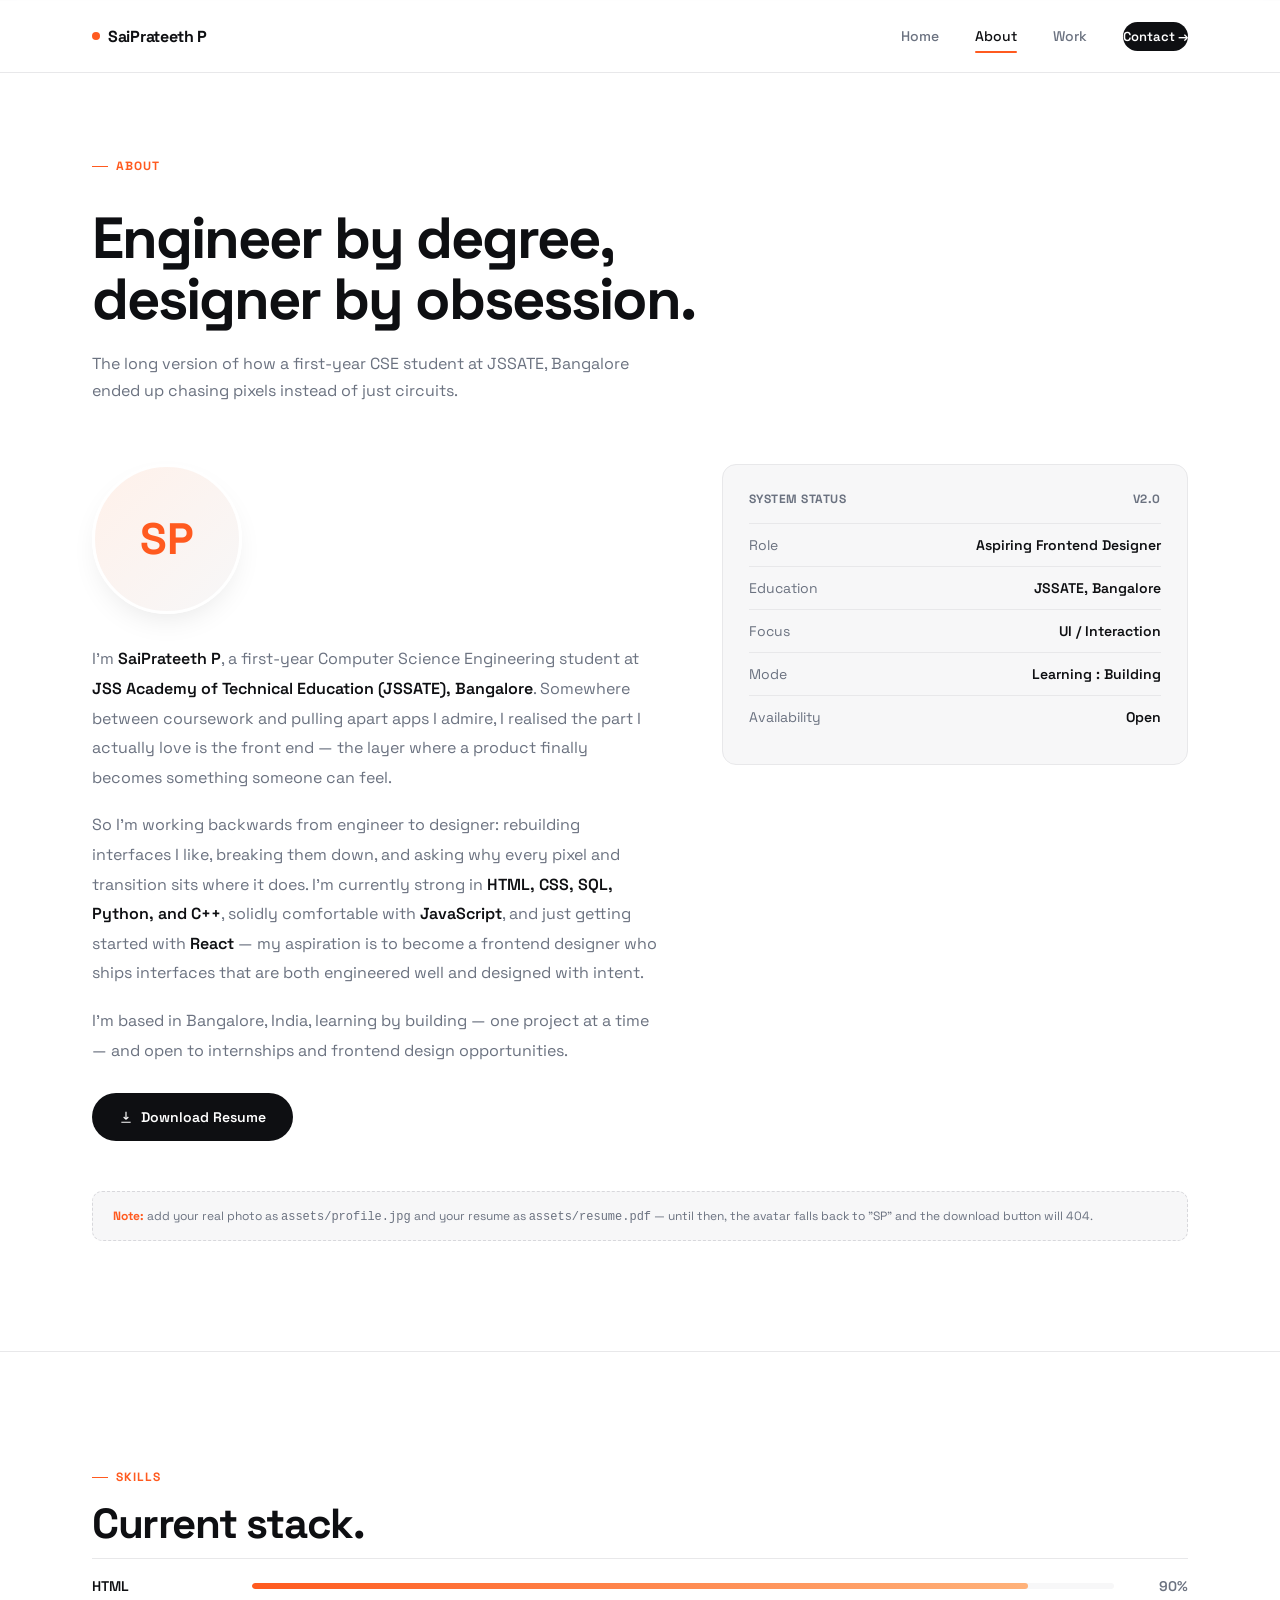
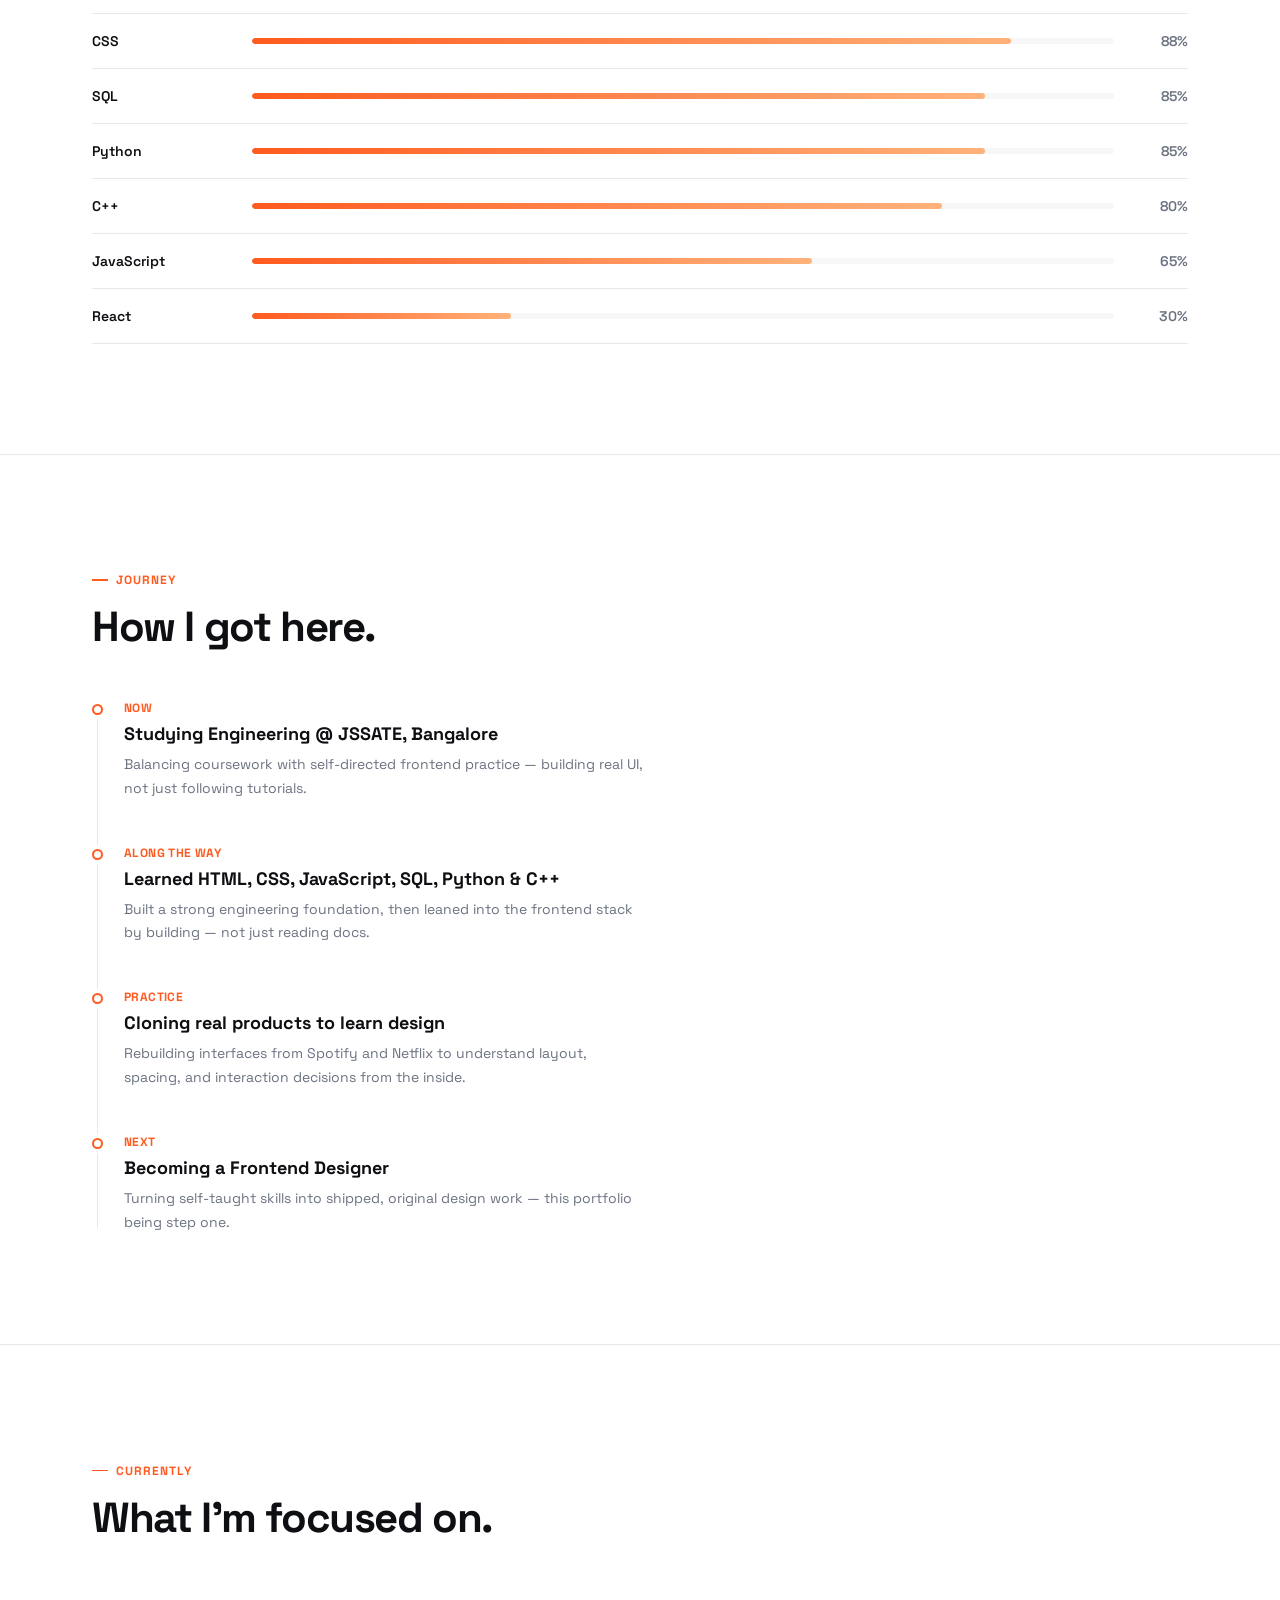
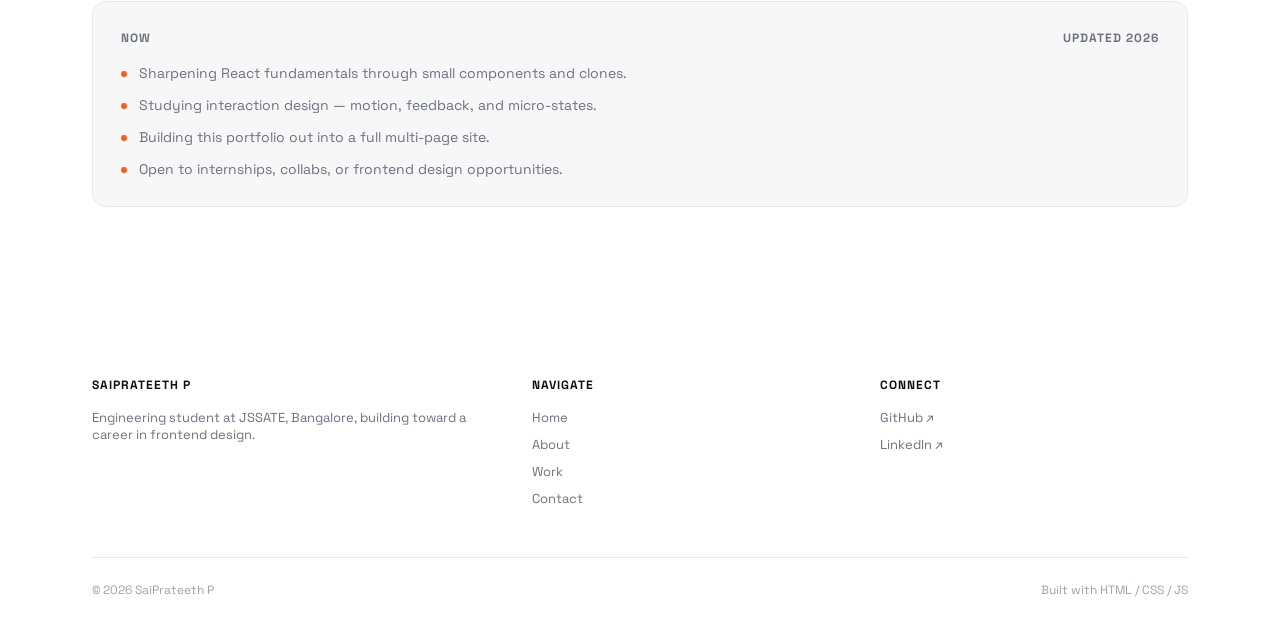
==== commit 9b2eb8b1: "Restarting" ====
--- a/about.html
+++ b/about.html
@@ -1,50 +1,178 @@
 <!DOCTYPE html>
 <html lang="en">
 <head>
-  <meta charset="UTF-8">
-  <meta name="viewport" content="width=device-width, initial-scale=1.0">
-  <title>About — Sai Prateeth</title>
-  <link rel="preconnect" href="https://fonts.googleapis.com">
-  <link rel="preconnect" href="https://fonts.gstatic.com" crossorigin>
-  <link href="https://fonts.googleapis.com/css2?family=Plus+Jakarta+Sans:wght@300;400;500;600;700&display=swap" rel="stylesheet">
-  <link rel="stylesheet" href="style.css">
+<meta charset="UTF-8">
+<meta name="viewport" content="width=device-width, initial-scale=1.0">
+<title>About — SaiPrateeth P</title>
+<link rel="preconnect" href="https://fonts.googleapis.com">
+<link rel="preconnect" href="https://fonts.gstatic.com" crossorigin>
+<link href="https://fonts.googleapis.com/css2?family=JetBrains+Mono:wght@400;500;600;700&family=Space+Grotesk:wght@400;500;600;700&display=swap" rel="stylesheet">
+<link rel="stylesheet" href="style.css">
 </head>
 <body>
-  <div id="cursor-glow"></div>
 
-  <header>
-    <div class="nav-container">
-      <a href="index.html" class="logo">sai<span>.</span>prateeth</a>
-      <nav>
-        <a href="index.html" class="nav-link">Home</a>
-        <a href="about.html" class="nav-link active">About</a>
-        <a href="projects.html" class="nav-link">Work</a>
-        <a href="contact.html" class="nav-link">Contact</a>
-      </nav>
+<div class="page-loader" id="pageLoader">
+  <div class="page-loader-inner"><div class="spin"></div> Loading</div>
+</div>
+
+<nav>
+  <div class="wrap">
+    <div class="logo"><span class="dot"></span>SaiPrateeth P</div>
+    <div class="navlinks" id="navLinks">
+      <a href="index.html" data-page="index.html" data-transition>Home</a>
+      <a href="about.html" data-page="about.html" data-transition>About</a>
+      <a href="projects.html" data-page="projects.html" data-transition>Work</a>
+      <a href="contact.html" data-page="contact.html" data-transition class="nav-cta">Contact →</a>
     </div>
-  </header>
+    <button class="nav-toggle" id="navToggle" aria-label="Menu"></button>
+  </div>
+</nav>
 
-  <main>
-    <section>
-      <h1 class="hero-title">About Me</h1>
-      <p class="hero-desc">
-        First-year Computer Science student at JSSATE, Bangalore. I write Python and C++ for logic, SQL for data management, and modern HTML/CSS/JS for clean visual web applications.
-      </p>
-      <div style="margin-top: 2rem; line-height: 1.8; color: var(--text-muted); max-width: 750px;">
-        <p>I focus on fundamentals first — clean structure, responsive layouts, performance, and interactive user interfaces without unnecessary overhead.</p>
+<section class="page-hero">
+  <div class="wrap">
+    <div class="eyebrow reveal">About</div>
+    <h1 class="reveal">Engineer by degree,<br>designer by obsession.</h1>
+    <p class="reveal">The long version of how a first-year CSE student at JSSATE, Bangalore ended up chasing pixels instead of just circuits.</p>
+  </div>
+</section>
+
+<section id="story" style="border-top:none;padding-top:0;">
+  <div class="wrap">
+    <div class="about-grid">
+      <div class="about-text reveal">
+        <div class="avatar-frame">
+          <img src="assets/profile.jpg" alt="SaiPrateeth P"
+               onerror="this.style.display='none'; this.nextElementSibling.style.display='flex';">
+          <div class="avatar-fallback">SP</div>
+        </div>
+        <p>I'm <strong>SaiPrateeth P</strong>, a first-year Computer Science
+        Engineering student at <strong>JSS Academy of Technical Education
+        (JSSATE), Bangalore</strong>. Somewhere between coursework and
+        pulling apart apps I admire, I realised the part I actually love
+        is the front end — the layer where a product finally becomes
+        something someone can feel.</p>
+        <p>So I'm working backwards from engineer to designer: rebuilding
+        interfaces I like, breaking them down, and asking why every pixel
+        and transition sits where it does. I'm currently strong in
+        <strong>HTML, CSS, SQL, Python, and C++</strong>, solidly
+        comfortable with <strong>JavaScript</strong>, and just getting
+        started with <strong>React</strong> — my aspiration is to become
+        a frontend designer who ships interfaces that are both engineered
+        well and designed with intent.</p>
+        <p>I'm based in Bangalore, India, learning by building — one
+        project at a time — and open to internships and frontend design
+        opportunities.</p>
+        <a href="assets/resume.pdf" download class="btn primary resume" style="margin-top:10px;">
+          <svg viewBox="0 0 24 24" fill="none" stroke="currentColor" stroke-width="2"><path d="M12 3v13m0 0l-4-4m4 4l4-4M4 21h16"/></svg>
+          Download Resume
+        </a>
       </div>
-    </section>
-  </main>
+      <div class="status-panel reveal">
+        <div class="head"><span>System Status</span><span>v2.0</span></div>
+        <div class="status-row"><span>Role</span><span>Aspiring Frontend Designer</span></div>
+        <div class="status-row"><span>Education</span><span>JSSATE, Bangalore</span></div>
+        <div class="status-row"><span>Focus</span><span>UI / Interaction</span></div>
+        <div class="status-row"><span>Mode</span><span>Learning : Building</span></div>
+        <div class="status-row"><span>Availability</span><span>Open</span></div>
+      </div>
+    </div>
+    <p class="placeholder-note reveal"><strong>Note:</strong> add your real photo as <code>assets/profile.jpg</code> and your resume as <code>assets/resume.pdf</code> — until then, the avatar falls back to "SP" and the download button will 404.</p>
+  </div>
+</section>
 
-  <footer>
-    <p>© 2026 Sai Prateeth P — Bangalore, India</p>
-    <position: fixed; bottom: 0; left: 0; right: 0; background-color: var(--footer-bg); padding: 1rem 0; text-align: center;"></position:>
-    <div class="footer-links">
-      <a href="mailto:saiprateethp31@gmail.com">saiprateethp31@gmail.com</a>
-      <a href="contact.html">Contact</a>
+
+<section id="skills">
+  <div class="wrap">
+    <div class="eyebrow reveal">Skills</div>
+    <h2 class="sec-title reveal">Current stack.</h2>
+    <div class="skills-list" id="skillsList">
+      <div class="skill-row reveal" data-pct="90"><span class="skill-name">HTML</span><div class="skill-bar-track"><div class="skill-bar-fill"></div></div><span class="skill-pct">90%</span></div>
+      <div class="skill-row reveal" data-pct="88"><span class="skill-name">CSS</span><div class="skill-bar-track"><div class="skill-bar-fill"></div></div><span class="skill-pct">88%</span></div>
+      <div class="skill-row reveal" data-pct="85"><span class="skill-name">SQL</span><div class="skill-bar-track"><div class="skill-bar-fill"></div></div><span class="skill-pct">85%</span></div>
+      <div class="skill-row reveal" data-pct="85"><span class="skill-name">Python</span><div class="skill-bar-track"><div class="skill-bar-fill"></div></div><span class="skill-pct">85%</span></div>
+      <div class="skill-row reveal" data-pct="80"><span class="skill-name">C++</span><div class="skill-bar-track"><div class="skill-bar-fill"></div></div><span class="skill-pct">80%</span></div>
+      <div class="skill-row reveal" data-pct="65"><span class="skill-name">JavaScript</span><div class="skill-bar-track"><div class="skill-bar-fill"></div></div><span class="skill-pct">65%</span></div>
+      <div class="skill-row reveal" data-pct="30"><span class="skill-name">React</span><div class="skill-bar-track"><div class="skill-bar-fill"></div></div><span class="skill-pct">30%</span></div>
     </div>
-  </footer>
+  </div>
+</section>
 
-  <script src="script.js"></script>
+<section id="journey">
+  <div class="wrap">
+    <div class="eyebrow reveal">Journey</div>
+    <h2 class="sec-title reveal">How I got here.</h2>
+    <div class="timeline">
+      <div class="timeline-item">
+        <div class="timeline-dot"></div>
+        <div class="timeline-date">Now</div>
+        <div class="timeline-title">Studying Engineering @ JSSATE, Bangalore</div>
+        <div class="timeline-desc">Balancing coursework with self-directed frontend practice — building real UI, not just following tutorials.</div>
+      </div>
+      <div class="timeline-item">
+        <div class="timeline-dot"></div>
+        <div class="timeline-date">Along the way</div>
+        <div class="timeline-title">Learned HTML, CSS, JavaScript, SQL, Python & C++</div>
+        <div class="timeline-desc">Built a strong engineering foundation, then leaned into the frontend stack by building — not just reading docs.</div>
+      </div>
+      <div class="timeline-item">
+        <div class="timeline-dot"></div>
+        <div class="timeline-date">Practice</div>
+        <div class="timeline-title">Cloning real products to learn design</div>
+        <div class="timeline-desc">Rebuilding interfaces from Spotify and Netflix to understand layout, spacing, and interaction decisions from the inside.</div>
+      </div>
+      <div class="timeline-item">
+        <div class="timeline-dot"></div>
+        <div class="timeline-date">Next</div>
+        <div class="timeline-title">Becoming a Frontend Designer</div>
+        <div class="timeline-desc">Turning self-taught skills into shipped, original design work — this portfolio being step one.</div>
+      </div>
+    </div>
+  </div>
+</section>
+
+<section id="now">
+  <div class="wrap">
+    <div class="eyebrow reveal">Currently</div>
+    <h2 class="sec-title reveal">What I'm focused on.</h2>
+    <div class="now-panel reveal">
+      <div class="head"><span>Now</span><span>Updated 2026</span></div>
+      <div class="now-list">
+        <div class="now-item">Sharpening React fundamentals through small components and clones.</div>
+        <div class="now-item">Studying interaction design — motion, feedback, and micro-states.</div>
+        <div class="now-item">Building this portfolio out into a full multi-page site.</div>
+        <div class="now-item">Open to internships, collabs, or frontend design opportunities.</div>
+      </div>
+    </div>
+  </div>
+</section>
+
+<footer class="site-footer">
+  <div class="wrap">
+    <div class="footer-grid">
+      <div class="footer-col">
+        <h4>SaiPrateeth P</h4>
+        <p>Engineering student at JSSATE, Bangalore, building toward a career in frontend design.</p>
+      </div>
+      <div class="footer-col">
+        <h4>Navigate</h4>
+        <a href="index.html" data-transition>Home</a>
+        <a href="about.html" data-transition>About</a>
+        <a href="projects.html" data-transition>Work</a>
+        <a href="contact.html" data-transition>Contact</a>
+      </div>
+      <div class="footer-col">
+        <h4>Connect</h4>
+        <a href="https://github.com/Prathuu24" target="_blank" rel="noopener">GitHub ↗</a>
+        <a href="https://www.linkedin.com/in/saiprateeth-p-6721a32bb" target="_blank" rel="noopener">LinkedIn ↗</a>
+      </div>
+    </div>
+    <div class="footer-bottom">
+      <span>© 2026 SaiPrateeth P</span>
+      <span>Built with HTML / CSS / JS</span>
+    </div>
+  </div>
+</footer>
+
+<script src="script.js"></script>
 </body>
 </html>
--- a/style.css
+++ b/style.css
@@ -1,339 +1,579 @@
-:root {
-  --bg-color: #0d0e12;
-  --card-bg: rgba(255, 255, 255, 0.03);
-  --card-border: rgba(255, 255, 255, 0.08);
-  --text-main: #f3f4f6;
-  --text-muted: #9ca3af;
-  --accent: #ff5e36;
-  --accent-glow: rgba(255, 94, 54, 0.15);
-  --font-family: 'Plus Jakarta Sans', sans-serif;
-}
-
-* {
+:root{
+  --bg:#ffffff;
+  --bg-soft:#f7f7f8;
+  --panel:#ffffff;
+  --text:#0e0f12;
+  --text-dim:#6b7280;
+  --text-faint:#9ca3af;
+  --line:#e8e8ea;
+  --line-strong:#d8d8dc;
+  --accent:#ff5a1f;
+  --accent-soft:#fff1ea;
+  --accent-dark:#0e0f12;
+  --radius:14px;
+  --shadow-sm:0 1px 2px rgba(15,15,20,0.04);
+  --shadow-md:0 12px 32px -12px rgba(15,15,20,0.12);
+  --shadow-lg:0 30px 60px -20px rgba(15,15,20,0.18);
+}
+
+*{margin:0;padding:0;box-sizing:border-box;}
+html{scroll-behavior:smooth;}
+body{
+  background:var(--bg);
+  color:var(--text);
+  font-family:'Space Grotesk',sans-serif;
+  overflow-x:hidden;
+  -webkit-font-smoothing:antialiased;
+}
+::selection{background:var(--accent);color:#fff;}
+a{color:inherit;text-decoration:none;}
+.mono{font-family:'JetBrains Mono',monospace;}
+
+.wrap{max-width:1160px;margin:0 auto;padding:0 32px;}
+
+/* ---------- nav ---------- */
+nav{
+  position:fixed;top:0;left:0;right:0;z-index:500;
+  background:rgba(255,255,255,0.85);
+  backdrop-filter:blur(10px);
+  border-bottom:1px solid var(--line);
+}
+nav .wrap{display:flex;align-items:center;justify-content:space-between;height:72px;}
+.logo{font-weight:700;font-size:16px;letter-spacing:-0.3px;display:flex;align-items:center;gap:8px;}
+.logo .dot{width:8px;height:8px;border-radius:50%;background:var(--accent);}
+.navlinks{display:flex;align-items:center;gap:36px;font-size:14px;font-weight:500;color:var(--text-dim);}
+.navlinks a{position:relative;padding:6px 0;transition:color .2s;}
+.navlinks a:hover{color:var(--text);}
+.navlinks a.active{color:var(--text);}
+.navlinks a.active::after{
+  content:'';position:absolute;left:0;right:0;bottom:-2px;height:2px;background:var(--accent);border-radius:2px;
+}
+.nav-cta{
+  font-size:13px;font-weight:600;background:var(--accent-dark);color:#fff;
+  padding:10px 20px;border-radius:100px;transition:transform .2s,box-shadow .2s;
+  display:inline-flex;align-items:center;gap:6px;
+}
+.nav-cta:hover{transform:translateY(-1px);box-shadow:var(--shadow-md);}
+.nav-toggle{
+  display:none;background:none;border:1px solid var(--line);border-radius:8px;
+  width:38px;height:38px;align-items:center;justify-content:center;cursor:pointer;
+}
+.nav-toggle span, .nav-toggle::before, .nav-toggle::after{
+  content:'';display:block;width:16px;height:1.5px;background:var(--text);
+}
+.nav-toggle{flex-direction:column;gap:4px;}
+@media(max-width:800px){
+  .navlinks{
+    position:fixed;top:72px;left:0;right:0;bottom:0;background:#fff;
+    flex-direction:column;align-items:flex-start;gap:0;padding:20px 32px;
+    transform:translateY(-110%);transition:transform .4s cubic-bezier(.76,0,.24,1);
+  }
+  .navlinks.open{transform:translateY(0);}
+  .navlinks a{width:100%;padding:18px 0;border-bottom:1px solid var(--line);font-size:16px;}
+  .navlinks .nav-cta{margin-top:16px;}
+  .nav-toggle{display:flex;}
+}
+
+/* ---------- badge / pill ---------- */
+.badge-pill{
+  display:inline-flex;align-items:center;gap:8px;
+  background:var(--accent-soft);color:var(--accent);
+  font-size:12px;font-weight:600;padding:7px 14px;border-radius:100px;
+  border:1px solid rgba(255,90,31,0.18);
+}
+.badge-pill .pulse{
+  width:6px;height:6px;border-radius:50%;background:var(--accent);
+  animation:pulse 1.6s ease-in-out infinite;
+}
+@keyframes pulse{0%,100%{opacity:1;}50%{opacity:.35;}}
+
+/* ---------- buttons ---------- */
+.btn{
+  font-size:14px;font-weight:600;padding:14px 26px;border-radius:100px;
+  display:inline-flex;align-items:center;gap:8px;transition:all .25s;
+  border:1px solid transparent;
+}
+.btn.primary{background:var(--accent-dark);color:#fff;}
+.btn.primary:hover{transform:translateY(-2px);box-shadow:var(--shadow-md);}
+.btn.outline{border-color:var(--line-strong);color:var(--text);}
+.btn.outline:hover{border-color:var(--text);background:var(--bg-soft);}
+.btn.accent{background:var(--accent);color:#fff;}
+.btn.accent:hover{transform:translateY(-2px);box-shadow:0 12px 28px -10px rgba(255,90,31,0.5);}
+
+/* ---------- hero ---------- */
+header.hero{
+  padding:170px 0 90px;position:relative;overflow:hidden;
+}
+.hero-grid{display:grid;grid-template-columns:1.05fr .95fr;gap:50px;align-items:center;}
+@media(max-width:960px){.hero-grid{grid-template-columns:1fr;}}
+h1.headline{
+  font-size:clamp(38px,5.4vw,64px);font-weight:700;letter-spacing:-2px;line-height:1.04;
+  margin-top:22px;
+}
+h1.headline em{
+  font-style:italic;font-weight:500;color:var(--accent);
+}
+.hero-desc{
+  margin-top:24px;max-width:480px;font-size:16px;line-height:1.7;color:var(--text-dim);
+}
+.hero-cta{margin-top:34px;display:flex;gap:14px;flex-wrap:wrap;}
+.hero-social-proof{
+  margin-top:40px;display:flex;align-items:center;gap:14px;
+  padding-top:28px;border-top:1px solid var(--line);
+}
+.avatar-stack{display:flex;}
+.avatar-stack .dot-avatar{
+  width:34px;height:34px;border-radius:50%;border:2px solid #fff;
+  background:linear-gradient(135deg,var(--accent),#ffb27a);
+  margin-left:-10px;display:flex;align-items:center;justify-content:center;
+  font-family:'JetBrains Mono',monospace;font-size:11px;font-weight:700;color:#fff;
+}
+.avatar-stack .dot-avatar:first-child{margin-left:0;}
+.hero-social-proof p{font-size:13px;color:var(--text-dim);}
+.hero-social-proof strong{color:var(--text);}
+
+/* ---------- hero graphic (dotted sphere) ---------- */
+.hero-graphic{position:relative;display:flex;align-items:center;justify-content:center;min-height:380px;}
+.dot-sphere{
+  width:340px;height:340px;border-radius:50%;position:relative;
+  background-image:radial-gradient(var(--line-strong) 1.2px, transparent 1.2px);
+  background-size:14px 14px;
+  -webkit-mask-image:radial-gradient(circle, black 62%, transparent 72%);
+  mask-image:radial-gradient(circle, black 62%, transparent 72%);
+  animation:sphereSpin 40s linear infinite;
+}
+@keyframes sphereSpin{
+  from{background-position:0 0;}
+  to{background-position:340px 0;}
+}
+.sphere-dot{
+  position:absolute;width:8px;height:8px;border-radius:50%;background:var(--accent);
+  box-shadow:0 0 0 6px var(--accent-soft);
+}
+.float-card{
+  position:absolute;background:#fff;border:1px solid var(--line);border-radius:12px;
+  box-shadow:var(--shadow-lg);padding:14px 16px;min-width:210px;
+  animation:floatCard 5s ease-in-out infinite;
+}
+@keyframes floatCard{0%,100%{transform:translateY(0);}50%{transform:translateY(-8px);}}
+.float-card .fc-top{display:flex;align-items:center;gap:8px;font-size:11px;font-weight:700;color:var(--accent);letter-spacing:.3px;}
+.float-card .fc-top .live-dot{width:6px;height:6px;border-radius:50%;background:var(--accent);animation:pulse 1.4s ease-in-out infinite;}
+.float-card .fc-title{font-size:14px;font-weight:700;margin-top:6px;}
+.float-card .fc-sub{font-size:11px;color:var(--text-dim);margin-top:2px;}
+.float-pill{
+  position:absolute;background:var(--accent-dark);color:#fff;font-size:11px;font-weight:600;
+  padding:8px 14px;border-radius:100px;box-shadow:var(--shadow-md);
+  display:flex;align-items:center;gap:6px;
+}
+.float-pill .spark{width:5px;height:5px;border-radius:50%;background:#7CFF9E;}
+
+/* ---------- reveal ---------- */
+.reveal{
+  opacity:0;transform:translateY(18px);
+  transition:opacity .7s cubic-bezier(.16,1,.3,1), transform .7s cubic-bezier(.16,1,.3,1);
+}
+.reveal.in{opacity:1;transform:translateY(0);}
+
+/* ---------- sections ---------- */
+section{padding:110px 0;border-top:1px solid var(--line);}
+.eyebrow{
+  display:inline-flex;align-items:center;gap:8px;font-size:12px;font-weight:700;
+  color:var(--accent);text-transform:uppercase;letter-spacing:1px;margin-bottom:16px;
+}
+.eyebrow::before{content:'';width:16px;height:1.5px;background:var(--accent);}
+h2.sec-title{font-size:clamp(28px,4vw,42px);font-weight:700;letter-spacing:-1.4px;line-height:1.1;}
+.sec-desc{margin-top:16px;max-width:560px;color:var(--text-dim);font-size:15px;line-height:1.7;}
+
+/* ---------- page hero (sub-pages) ---------- */
+.page-hero{padding:150px 0 60px;}
+.page-hero h1{font-size:clamp(34px,6vw,58px);font-weight:700;letter-spacing:-2px;line-height:1.05;margin-top:18px;}
+.page-hero p{margin-top:20px;max-width:560px;color:var(--text-dim);font-size:16px;line-height:1.7;}
+
+/* ---------- about ---------- */
+.about-grid{display:grid;grid-template-columns:1.1fr .9fr;gap:60px;align-items:start;}
+@media(max-width:860px){.about-grid{grid-template-columns:1fr;}}
+.about-text p{font-size:16px;line-height:1.85;color:var(--text-dim);margin-bottom:18px;}
+.about-text strong{color:var(--text);font-weight:600;}
+.status-panel{
+  background:var(--bg-soft);border:1px solid var(--line);border-radius:var(--radius);padding:26px;
+}
+.status-panel .head{
+  font-size:12px;font-weight:700;color:var(--text-dim);margin-bottom:16px;
+  display:flex;justify-content:space-between;text-transform:uppercase;letter-spacing:.5px;
+}
+.status-row{
+  display:flex;justify-content:space-between;padding:12px 0;border-top:1px solid var(--line);
+  font-size:14px;color:var(--text-dim);
+}
+.status-row span:last-child{color:var(--text);font-weight:600;}
+
+/* ---------- avatar frame (simplified, light) ---------- */
+.avatar-frame{
+  width:150px;height:150px;border-radius:50%;overflow:hidden;
+  border:3px solid #fff;box-shadow:var(--shadow-md);margin-bottom:30px;
+  background:linear-gradient(135deg,var(--accent-soft),var(--bg-soft));
+}
+.avatar-frame img{width:100%;height:100%;object-fit:cover;display:block;}
+.avatar-fallback{
+  display:none;width:100%;height:100%;align-items:center;justify-content:center;
+  font-weight:800;font-size:44px;color:var(--accent);
+}
+
+/* ---------- resume button ---------- */
+.btn.resume svg{width:14px;height:14px;}
+
+/* ---------- skills ---------- */
+.skills-list{display:flex;flex-direction:column;margin-top:10px;}
+.skill-row{
+  display:grid;grid-template-columns:140px 1fr 54px;align-items:center;gap:20px;
+  padding:18px 0;border-top:1px solid var(--line);font-size:14px;
+}
+.skill-row:last-child{border-bottom:1px solid var(--line);}
+.skill-name{font-weight:600;}
+.skill-bar-track{height:6px;background:var(--bg-soft);border-radius:4px;overflow:hidden;}
+.skill-bar-fill{
+  height:100%;width:0%;border-radius:4px;
+  background:linear-gradient(90deg,var(--accent),#ffb27a);
+}
+.skill-bar-fill.animate{transition:width 1.3s cubic-bezier(.16,1,.3,1);}
+.skill-pct{text-align:right;color:var(--text-dim);font-weight:600;}
+
+/* ---------- timeline ---------- */
+.timeline{position:relative;margin-top:50px;padding-left:32px;}
+.timeline::before{content:'';position:absolute;left:5px;top:6px;bottom:6px;width:1px;background:var(--line);}
+.timeline-item{position:relative;padding-bottom:44px;}
+.timeline-item:last-child{padding-bottom:0;}
+.timeline-dot{
+  position:absolute;left:-32px;top:4px;width:11px;height:11px;border-radius:50%;
+  background:#fff;border:2px solid var(--accent);box-shadow:0 0 0 4px #fff;
+}
+.timeline-date{font-size:12px;font-weight:700;color:var(--accent);margin-bottom:6px;letter-spacing:.4px;text-transform:uppercase;}
+.timeline-title{font-weight:700;font-size:18px;margin-bottom:8px;}
+.timeline-desc{color:var(--text-dim);font-size:14px;line-height:1.7;max-width:520px;}
+
+/* ---------- now panel ---------- */
+.now-panel{margin-top:60px;border:1px solid var(--line);background:var(--bg-soft);border-radius:var(--radius);padding:28px;}
+.now-panel .head{font-size:12px;font-weight:700;color:var(--text-dim);text-transform:uppercase;letter-spacing:1px;margin-bottom:18px;display:flex;justify-content:space-between;}
+.now-list{display:flex;flex-direction:column;gap:14px;}
+.now-item{display:flex;gap:12px;font-size:14px;color:var(--text-dim);align-items:flex-start;}
+.now-item::before{content:'';width:6px;height:6px;border-radius:50%;background:var(--accent);margin-top:7px;flex-shrink:0;}
+
+/* ---------- filter tabs ---------- */
+.filter-tabs{display:flex;gap:10px;flex-wrap:wrap;margin-top:36px;}
+.filter-tab{
+  font-size:13px;font-weight:600;padding:10px 20px;border-radius:100px;
+  border:1px solid var(--line-strong);color:var(--text-dim);background:none;cursor:pointer;transition:all .2s;
+}
+.filter-tab:hover{border-color:var(--text-dim);color:var(--text);}
+.filter-tab.active{background:var(--accent-dark);border-color:var(--accent-dark);color:#fff;}
+
+/* ---------- projects ---------- */
+.proj-grid{display:grid;grid-template-columns:1fr 1fr;gap:20px;margin-top:40px;}
+@media(max-width:760px){.proj-grid{grid-template-columns:1fr;}}
+.proj-card{
+  background:#fff;border:1px solid var(--line);border-radius:var(--radius);
+  padding:32px;min-height:220px;display:flex;flex-direction:column;justify-content:space-between;
+  transition:transform .3s ease, box-shadow .3s ease, border-color .3s ease;
+}
+.proj-card:hover{transform:translateY(-4px);box-shadow:var(--shadow-md);border-color:var(--line-strong);}
+.proj-num{font-family:'JetBrains Mono',monospace;font-size:11px;color:var(--text-faint);font-weight:600;}
+.proj-title{font-weight:700;font-size:21px;margin-top:14px;letter-spacing:-0.4px;}
+.proj-desc{color:var(--text-dim);font-size:14px;line-height:1.7;margin-top:12px;max-width:380px;}
+.proj-tags{display:flex;gap:8px;flex-wrap:wrap;margin-top:20px;}
+.tag{font-size:11px;font-weight:600;padding:5px 11px;border-radius:100px;background:var(--bg-soft);color:var(--text-dim);}
+.proj-card.hidden{display:none;}
+
+.placeholder-note{
+  font-size:12px;color:var(--text-dim);margin-top:50px;border:1px dashed var(--line-strong);
+  border-radius:10px;padding:16px 20px;background:var(--bg-soft);
+}
+.placeholder-note strong{color:var(--accent);}
+
+/* ---------- ticker ---------- */
+.ticker-wrap{overflow:hidden;border-top:1px solid var(--line);border-bottom:1px solid var(--line);padding:20px 0;background:var(--bg-soft);}
+.ticker-track{display:flex;gap:48px;white-space:nowrap;width:max-content;animation:tickerScroll 18s linear infinite;font-size:14px;font-weight:600;color:var(--text-dim);}
+.ticker-track span{display:flex;align-items:center;gap:10px;}
+.ticker-track span::before{content:'';width:6px;height:6px;border-radius:50%;background:var(--accent);}
+@keyframes tickerScroll{from{transform:translateX(0);}to{transform:translateX(-50%);}}
+
+/* ---------- contact form ---------- */
+.contact-layout{display:grid;grid-template-columns:1fr 1fr;gap:60px;margin-top:50px;}
+@media(max-width:860px){.contact-layout{grid-template-columns:1fr;}}
+.form-field{margin-bottom:22px;}
+.form-field label{display:block;font-size:13px;font-weight:600;color:var(--text);margin-bottom:8px;}
+.form-field input,.form-field textarea{
+  width:100%;background:var(--bg-soft);border:1px solid var(--line);border-radius:10px;
+  color:var(--text);padding:14px 16px;font-family:'Space Grotesk',sans-serif;font-size:14px;
+  outline:none;transition:border-color .25s,background .25s;resize:vertical;
+}
+.form-field input:focus,.form-field textarea:focus{border-color:var(--accent);background:#fff;}
+.form-field textarea{min-height:130px;}
+.submit-btn{
+  font-size:14px;font-weight:700;padding:16px 30px;background:var(--accent-dark);color:#fff;
+  border:none;border-radius:100px;cursor:pointer;transition:transform .2s;
+}
+.submit-btn:hover{transform:translateY(-2px);}
+.submit-btn:disabled{opacity:.6;}
+.form-status{margin-top:14px;font-size:13px;color:var(--text-dim);min-height:18px;}
+.form-status.success{color:var(--accent);font-weight:600;}
+
+.copy-btn{
+  font-size:12px;font-weight:600;border:1px solid var(--line-strong);background:none;color:var(--text-dim);
+  padding:6px 14px;border-radius:100px;cursor:pointer;margin-left:10px;transition:all .2s;
+}
+.copy-btn:hover{border-color:var(--accent);color:var(--accent);}
+.copy-btn.copied{border-color:var(--accent);color:var(--accent);background:var(--accent-soft);}
+
+.direct-line{
+  display:flex;align-items:center;flex-wrap:wrap;gap:6px;font-size:14px;color:var(--text-dim);
+  padding:16px 0;border-top:1px solid var(--line);
+}
+.direct-line:last-child{border-bottom:1px solid var(--line);}
+.direct-line strong{color:var(--text);min-width:90px;display:inline-block;}
+
+/* ---------- QR / share ---------- */
+.qr-panel{
+  border:1px solid var(--line);background:var(--bg-soft);border-radius:var(--radius);
+  padding:24px;margin-top:30px;display:flex;gap:20px;align-items:center;flex-wrap:wrap;
+}
+.qr-panel img{width:100px;height:100px;background:#fff;padding:6px;border-radius:8px;flex-shrink:0;box-shadow:var(--shadow-sm);}
+.qr-panel-text{flex:1;min-width:180px;}
+.qr-panel-text .head{font-size:12px;font-weight:700;color:var(--accent);text-transform:uppercase;letter-spacing:1px;margin-bottom:8px;}
+.qr-panel-text p{color:var(--text-dim);font-size:13px;line-height:1.6;}
+.share-row{display:flex;gap:10px;margin-top:20px;flex-wrap:wrap;}
+.share-btn{
+  font-size:12px;font-weight:600;border:1px solid var(--line-strong);color:var(--text-dim);
+  padding:10px 18px;border-radius:100px;display:flex;align-items:center;gap:8px;transition:all .2s;cursor:pointer;background:none;
+}
+.share-btn:hover{border-color:var(--accent);color:var(--accent);}
+
+/* ---------- ID card (light) ---------- */
+.idcard-section{display:flex;justify-content:center;padding:80px 0 30px;perspective:1000px;}
+.idcard-rig{
+  position:relative;display:flex;flex-direction:column;align-items:center;
+  transform-origin:top center;animation:idcardSway 4.5s ease-in-out infinite;
+  cursor:grab;touch-action:none;user-select:none;
+}
+.idcard-rig.dragging{animation:none;cursor:grabbing;}
+.idcard-rig.snap{animation:none;transition:transform .6s cubic-bezier(.34,1.8,.4,1);}
+@keyframes idcardSway{0%,100%{transform:rotate(-3deg);}50%{transform:rotate(3deg);}}
+.idcard-clip{width:14px;height:14px;border-radius:3px;background:var(--text-faint);z-index:3;}
+.idcard-lanyard{width:3px;height:90px;background:repeating-linear-gradient(to bottom,var(--accent) 0px,var(--accent) 8px,var(--line-strong) 8px,var(--line-strong) 16px);z-index:2;}
+.idcard-body{
+  width:230px;background:#fff;border:1px solid var(--line);border-radius:16px;
+  box-shadow:var(--shadow-lg);overflow:hidden;margin-top:-2px;
+}
+.idcard-header{
+  height:100px;background:linear-gradient(135deg,var(--accent-soft),var(--bg-soft));
+  position:relative;display:flex;align-items:center;justify-content:center;border-bottom:1px solid var(--line);
+}
+.idcard-header .chip{position:absolute;top:10px;left:12px;width:22px;height:16px;border-radius:3px;background:linear-gradient(135deg,var(--accent),#ffb27a);}
+.idcard-avatar{
+  width:56px;height:56px;border-radius:50%;background:#fff;border:2px solid var(--accent);
+  display:flex;align-items:center;justify-content:center;font-weight:800;font-size:20px;color:var(--accent);overflow:hidden;
+}
+.idcard-avatar img{width:100%;height:100%;object-fit:cover;border-radius:50%;}
+.idcard-info{padding:16px 18px 20px;text-align:center;}
+.idcard-name{font-weight:700;font-size:16px;}
+.idcard-role{font-size:12px;color:var(--text-dim);margin-top:2px;}
+.idcard-divider{height:1px;background:var(--line);margin:14px 0;}
+.idcard-barcode{display:flex;align-items:flex-end;justify-content:center;gap:2px;height:26px;margin-bottom:8px;}
+.idcard-barcode span{width:2px;background:var(--text-faint);display:inline-block;}
+.idcard-id{font-family:'JetBrains Mono',monospace;font-size:11px;color:var(--accent);letter-spacing:1px;}
+.idcard-status{
+  display:inline-block;margin-top:10px;font-size:10px;font-weight:700;letter-spacing:.5px;
+  padding:6px 14px;border-radius:100px;background:var(--accent-soft);color:var(--accent);
+}
+.idcard-status::before{content:'';display:inline-block;width:6px;height:6px;border-radius:50%;background:var(--accent);margin-right:6px;animation:pulse 1.4s ease-in-out infinite;}
+.idcard-links{display:flex;justify-content:center;gap:14px;margin-top:12px;padding-top:12px;border-top:1px dashed var(--line);}
+.idcard-links a{font-size:11px;font-weight:600;color:var(--text-dim);transition:color .2s;}
+.idcard-links a:hover{color:var(--accent);}
+.idcard-hint{margin-top:14px;font-size:12px;color:var(--text-faint);text-align:center;}
+
+/* ---------- texture footer band ---------- */
+.texture-band{
+  height:70px;overflow:hidden;position:relative;
+  background:var(--bg-soft);border-top:1px solid var(--line);
+}
+.texture-band .chars{
+  position:absolute;inset:0;display:flex;flex-wrap:wrap;gap:18px;padding:14px;
+  font-family:'JetBrains Mono',monospace;font-size:11px;color:var(--line-strong);opacity:.8;
+}
+
+/* ---------- footer ---------- */
+.site-footer{padding:60px 0 30px;}
+.footer-grid{display:grid;grid-template-columns:1.3fr 1fr 1fr;gap:40px;margin-bottom:40px;}
+@media(max-width:720px){.footer-grid{grid-template-columns:1fr;gap:30px;}}
+.footer-col h4{font-size:12px;font-weight:700;color:var(--text);text-transform:uppercase;letter-spacing:1px;margin-bottom:16px;}
+.footer-col a,.footer-col p{display:block;color:var(--text-dim);font-size:13px;margin-bottom:10px;transition:color .2s;}
+.footer-col a:hover{color:var(--accent);}
+.footer-bottom{display:flex;justify-content:space-between;flex-wrap:wrap;gap:10px;font-size:12px;color:var(--text-faint);border-top:1px solid var(--line);padding-top:24px;}
+
+/* ---------- page transition ---------- */
+.page-loader{
+  position:fixed;inset:0;z-index:20000;background:var(--bg);
+  display:flex;align-items:center;justify-content:center;
+  transform:translateY(0);transition:transform .55s cubic-bezier(.76,0,.24,1);
+}
+.page-loader.hide{transform:translateY(-100%);}
+.page-loader-inner{display:flex;align-items:center;gap:10px;font-size:13px;font-weight:600;color:var(--text-dim);}
+.page-loader-inner .spin{
+  width:16px;height:16px;border-radius:50%;border:2px solid var(--line);border-top-color:var(--accent);
+  animation:spin .7s linear infinite;
+}
+@keyframes spin{to{transform:rotate(360deg);}}
+
+/* =========================================================
+   ID CARD + SCANNER COMBO
+   ========================================================= */
+.idcard-combo{
+  display:flex;align-items:flex-start;justify-content:center;gap:26px;flex-wrap:wrap;
+}
+
+/* card gets slightly upgraded transform handling for multi-axis drag */
+.idcard-rig{ will-change:transform; }
+.idcard-body{ position:relative; }
+
+/* ---------- scan beam sweep ---------- */
+.idcard-body .scan-beam{
+  position:absolute;left:0;right:0;top:0;height:36px;
+  background:linear-gradient(to bottom, transparent, rgba(255,90,31,0.35), transparent);
+  transform:translateY(-100%);
+  pointer-events:none;opacity:0;z-index:5;
+}
+.idcard-body.scanning .scan-beam{
+  animation:scanSweep .9s ease-in-out 1;
+}
+@keyframes scanSweep{
+  0%{transform:translateY(-100%);opacity:0;}
+  10%{opacity:1;}
+  90%{opacity:1;}
+  100%{transform:translateY(720%);opacity:0;}
+}
+.idcard-body.scanning{
+  box-shadow:0 0 0 2px rgba(255,90,31,0.35), var(--shadow-lg);
+}
+
+/* ---------- scanner device ---------- */
+.scanner-unit{
+  width:96px;display:flex;flex-direction:column;align-items:center;
+  margin-top:20px;
+}
+.scanner-body{
+  width:100%;background:#fff;border:1px solid var(--line);border-radius:14px;
+  box-shadow:var(--shadow-md);padding:14px 10px;display:flex;flex-direction:column;
+  align-items:center;gap:10px;
+}
+.scanner-light{
+  width:10px;height:10px;border-radius:50%;background:var(--text-faint);
+  transition:background .3s, box-shadow .3s;
+}
+.scanner-light.ready{background:var(--accent);box-shadow:0 0 0 4px var(--accent-soft);}
+.scanner-light.scanning{background:#3b82f6;box-shadow:0 0 0 4px rgba(59,130,246,0.18);animation:pulse .5s ease-in-out infinite;}
+.scanner-light.verified{background:#16a34a;box-shadow:0 0 0 4px rgba(22,163,74,0.16);}
+
+.scanner-screen{
+  width:100%;text-align:center;font-family:'JetBrains Mono',monospace;
+  font-size:9px;font-weight:700;letter-spacing:.5px;color:var(--text-dim);
+  min-height:14px;
+}
+
+.scanner-btn{
+  width:100%;padding:9px 0;border-radius:100px;border:none;cursor:pointer;
+  background:var(--accent-dark);color:#fff;font-size:10px;font-weight:700;
+  letter-spacing:.4px;transition:transform .2s;
+}
+.scanner-btn:hover{transform:translateY(-1px);}
+.scanner-btn:disabled{opacity:.55;cursor:default;transform:none;}
+
+.scanner-slot{
+  width:60%;height:4px;border-radius:4px;background:var(--bg-soft);
+  border:1px solid var(--line);
+}
+
+.scanner-caption{
+  margin-top:10px;font-size:10px;color:var(--text-faint);text-align:center;
+  max-width:100px;line-height:1.4;
+}
+
+/* ---------- scan result panel ---------- */
+.scan-result{
+  width:100%;max-width:230px;background:#fff;border:1px solid var(--line);
+  border-radius:14px;box-shadow:var(--shadow-lg);padding:18px;margin-top:14px;
+  opacity:0;transform:translateY(-10px) scale(.97);
+  pointer-events:none;transition:opacity .35s ease, transform .35s ease;
+}
+.scan-result.show{opacity:1;transform:translateY(0) scale(1);pointer-events:auto;}
+.scan-result-head{
+  display:flex;align-items:center;gap:8px;font-size:11px;font-weight:700;
+  color:#16a34a;text-transform:uppercase;letter-spacing:.5px;margin-bottom:12px;
+}
+.scan-result-head svg{width:30px;height:140px;}
+.scan-result-row{
+  display:flex;align-items:center;justify-content:space-between;
+  padding:9px 0;border-top:1px solid var(--line);font-size:12px;
+}
+.scan-result-row:first-of-type{border-top:none;}
+.scan-result-row span:first-child{color:var(--text-dim);}
+.scan-result-row a, .scan-result-row strong{
+  color:var(--text);font-weight:600;
+}
+.scan-result-row a:hover{color:var(--accent);}
+.scan-status-chip{
+  display:inline-flex;align-items:center;gap:6px;font-size:10px;font-weight:700;
+  color:var(--accent);background:var(--accent-soft);padding:4px 10px;border-radius:100px;
+}
+.scan-status-chip .pulse{width:5px;height:5px;border-radius:50%;background:var(--accent);animation:pulse 1.4s ease-in-out infinite;}
+
+/* ---------- hero-pinned ID card (Home page) ---------- */
+.hero-idcard-pin{
+  position:absolute;left:8px;top:150px;z-index:6;
+  transform:scale(0.82);transform-origin:top left;
+}
+.hero-idcard-pin .idcard-combo{gap:14px;}
+.hero-idcard-pin .scanner-unit{width:78px;}
+@media(max-width:1180px){
+  .hero-idcard-pin{display:none;}
+}
+
+/* ===== HERO ID CARD POSITION ===== */
+
+.hero {
+  position: relative;
+}
+
+.hero-idcard-pin {
+  position: absolute;
+  left: 70%;
+  top: 40%;
+  transform: translateY(-50%);
+  z-index: 5;
+}
+
+.idcard-combo {
+  position: relative;
+}
+
+/* Fix scan result menu */
+.scan-result {
+  width: 230px;
+  max-width: 230px;
   box-sizing: border-box;
-  margin: 0;
-  padding: 0;
-}
-
-body {
-  background-color: var(--bg-color);
-  color: var(--text-main);
-  font-family: var(--font-family);
-  overflow-x: hidden;
-  line-height: 1.6;
-}
-
-a {
-  color: inherit;
-  text-decoration: none;
-}
-
-#cursor-glow {
-  position: fixed;
-  top: 0;
-  left: 0;
-  width: 450px;
-  height: 450px;
-  margin-left: -225px;
-  margin-top: -225px;
-  background: radial-gradient(circle, var(--accent-glow) 0%, rgba(0,0,0,0) 70%);
-  pointer-events: none;
-  z-index: 0;
-  border-radius: 50%;
-}
-
-/* Floating Liquid Frosted Glass Top Bar */
-header {
-  position: fixed;
-  top: 1rem;
-  left: 50%;
-  transform: translateX(-50%);
-  width: calc(100% - 4rem);
-  max-width: 1100px;
-  z-index: 100;
-  
-  background: rgba(255, 255, 255, 0.04);
-  backdrop-filter: blur(16px) saturate(180%);
-  -webkit-backdrop-filter: blur(16px) saturate(180%);
-  border: 1px solid rgba(255, 255, 255, 0.12);
-  border-bottom: 1px solid rgba(255, 255, 255, 0.18);
-  border-radius: 16px;
-  box-shadow: 0 8px 32px 0 rgba(0, 0, 0, 0.37),
-              inset 0 1px 1px 0 rgba(255, 255, 255, 0.2);
-}
-
-.nav-container {
-  max-width: 1100px;
-  margin: 0 auto;
-  padding: 0.9rem 1.5rem;
+}
+
+.scan-result-row {
   display: flex;
+  align-items: center;
   justify-content: space-between;
-  align-items: center;
-}
-
-.logo {
-  font-weight: 700;
-  font-size: 1.2rem;
-  letter-spacing: -0.5px;
-}
-
-.logo span {
-  color: var(--accent);
-}
-
-nav {
-  display: flex;
-  gap: 2rem;
-}
-
-.nav-link {
-  font-size: 0.95rem;
-  color: var(--text-muted);
-}
-
-.nav-link:hover, .nav-link.active {
-  color: var(--text-main);
-}
-
-main {
-  max-width: 1100px;
-  margin: 0 auto;
-  padding: 8rem 2rem 4rem;
-  position: relative;
-  z-index: 1;
-}
-
-.badge {
-  display: inline-flex;
-  align-items: center;
-  gap: 0.5rem;
-  background: rgba(255, 255, 255, 0.05);
-  border: 1px solid var(--card-border);
-  padding: 0.4rem 1rem;
-  border-radius: 99px;
-  font-size: 0.85rem;
-  color: var(--text-muted);
-  margin-bottom: 2rem;
-}
-
-.badge::before {
-  content: '';
-  width: 8px;
-  height: 8px;
-  background-color: #10b981;
-  border-radius: 50%;
-}
-
-.hero-title {
-  font-size: clamp(2.5rem, 6vw, 4.5rem);
-  font-weight: 700;
-  line-height: 1.1;
-  letter-spacing: -1.5px;
-  margin-bottom: 2rem;
-}
-
-.hero-title span {
-  display: block;
-}
-
-.hero-desc {
-  font-size: 1.2rem;
-  color: var(--text-muted);
-  max-width: 650px;
-  margin-bottom: 2.5rem;
-}
-
-.hero-actions {
-  display: flex;
-  gap: 1.5rem;
-  align-items: center;
-  flex-wrap: wrap;
-}
-
-.btn {
-  padding: 0.8rem 1.6rem;
-  border-radius: 8px;
-  font-weight: 500;
-  font-size: 0.95rem;
-  display: inline-block;
-}
-
-.btn-primary {
-  background-color: var(--text-main);
-  color: var(--bg-color);
-}
-
-.btn-secondary {
-  border: 1px solid var(--card-border);
-  color: var(--text-main);
-}
-
-.location-tag {
-  color: var(--text-muted);
-  font-size: 0.9rem;
-}
-
-.ticker-wrapper {
-  width: 100vw;
-  position: relative;
-  left: 50%;
-  right: 50%;
-  margin-left: -50vw;
-  margin-right: -50vw;
-  margin-top: 5rem;
-  margin-bottom: 5rem;
-  border-top: 1px solid var(--card-border);
-  border-bottom: 1px solid var(--card-border);
-  padding: 1.2rem 0;
-  background: rgba(0, 0, 0, 0.2);
-}
-
-.ticker {
-  display: flex;
-  flex-wrap: wrap;
-  gap: 1rem;
-  justify-content: center;
-}
-
-.ticker-item {
-  font-size: 0.95rem;
-  color: var(--text-muted);
-  padding: 0 0.5rem;
-  font-weight: 500;
-}
-
-.ticker-item span {
-  color: var(--accent);
-  margin-left: 0.5rem;
-}
-
-.section-header {
-  margin-bottom: 3rem;
-  display: flex;
-  justify-content: space-between;
-  align-items: flex-end;
-}
-
-.section-header h2 {
-  font-size: 2rem;
-  font-weight: 700;
-  letter-spacing: -0.5px;
-  margin-bottom: 0.5rem;
-}
-
-.section-header p {
-  color: var(--text-muted);
-}
-
-.skills-grid {
-  display: grid;
-  gap: 1.5rem;
-  max-width: 750px;
-  margin-bottom: 6rem;
-}
-
-.skill-info {
-  display: flex;
-  justify-content: space-between;
-  margin-bottom: 0.5rem;
-  font-size: 0.95rem;
-  font-weight: 500;
-}
-
-.progress-bar {
+  gap: 12px;
   width: 100%;
-  height: 6px;
-  background: var(--card-bg);
-  border-radius: 10px;
-  overflow: hidden;
-  border: 1px solid var(--card-border);
-}
-
-.progress-fill {
-  height: 100%;
-  background: var(--text-main);
-}
-
-.projects-grid {
-  display: grid;
-  grid-template-columns: repeat(auto-fit, minmax(300px, 1fr));
-  gap: 2rem;
-  margin-bottom: 4rem;
-}
-
-.project-card {
-  background: var(--card-bg);
-  border: 1px solid var(--card-border);
-  border-radius: 12px;
-  padding: 2rem;
-}
-
-.project-year {
-  font-size: 0.85rem;
-  color: var(--text-muted);
-  margin-bottom: 0.75rem;
-  display: block;
-}
-
-.project-title {
-  font-size: 1.3rem;
-  font-weight: 600;
-  margin-bottom: 0.75rem;
-}
-
-.project-desc {
-  color: var(--text-muted);
-  font-size: 0.95rem;
-}
-
-.contact-form {
-  max-width: 600px;
-  display: flex;
-  flex-direction: column;
-  gap: 1.5rem;
-  margin-top: 2rem;
-}
-
-.form-group {
-  display: flex;
-  flex-direction: column;
-  gap: 0.5rem;
-}
-
-.form-group label {
-  font-size: 0.9rem;
-  color: var(--text-muted);
-}
-
-.form-group input, .form-group textarea {
-  background: var(--card-bg);
-  border: 1px solid var(--card-border);
-  padding: 0.8rem 1rem;
-  border-radius: 8px;
-  color: var(--text-main);
-  font-family: inherit;
-}
-
-.form-group input:focus, .form-group textarea:focus {
-  outline: none;
-  border-color: var(--text-main);
-}
-
-footer {
-  border-top: 1px solid var(--card-border);
-  padding: 3rem 2rem;
-  max-width: 1100px;
-  margin: 0 auto;
-  display: flex;
-  justify-content: space-between;
-  align-items: center;
-  flex-wrap: wrap;
-  gap: 1.5rem;
-  color: var(--text-muted);
-  font-size: 0.9rem;
-}
-
-.footer-links {
-  display: flex;
-  gap: 1.5rem;
+}
+
+.scan-result-row a {
+  white-space: nowrap;
+  text-align: right;
+}
+
+.scan-status-chip {
+  white-space: nowrap;
 }
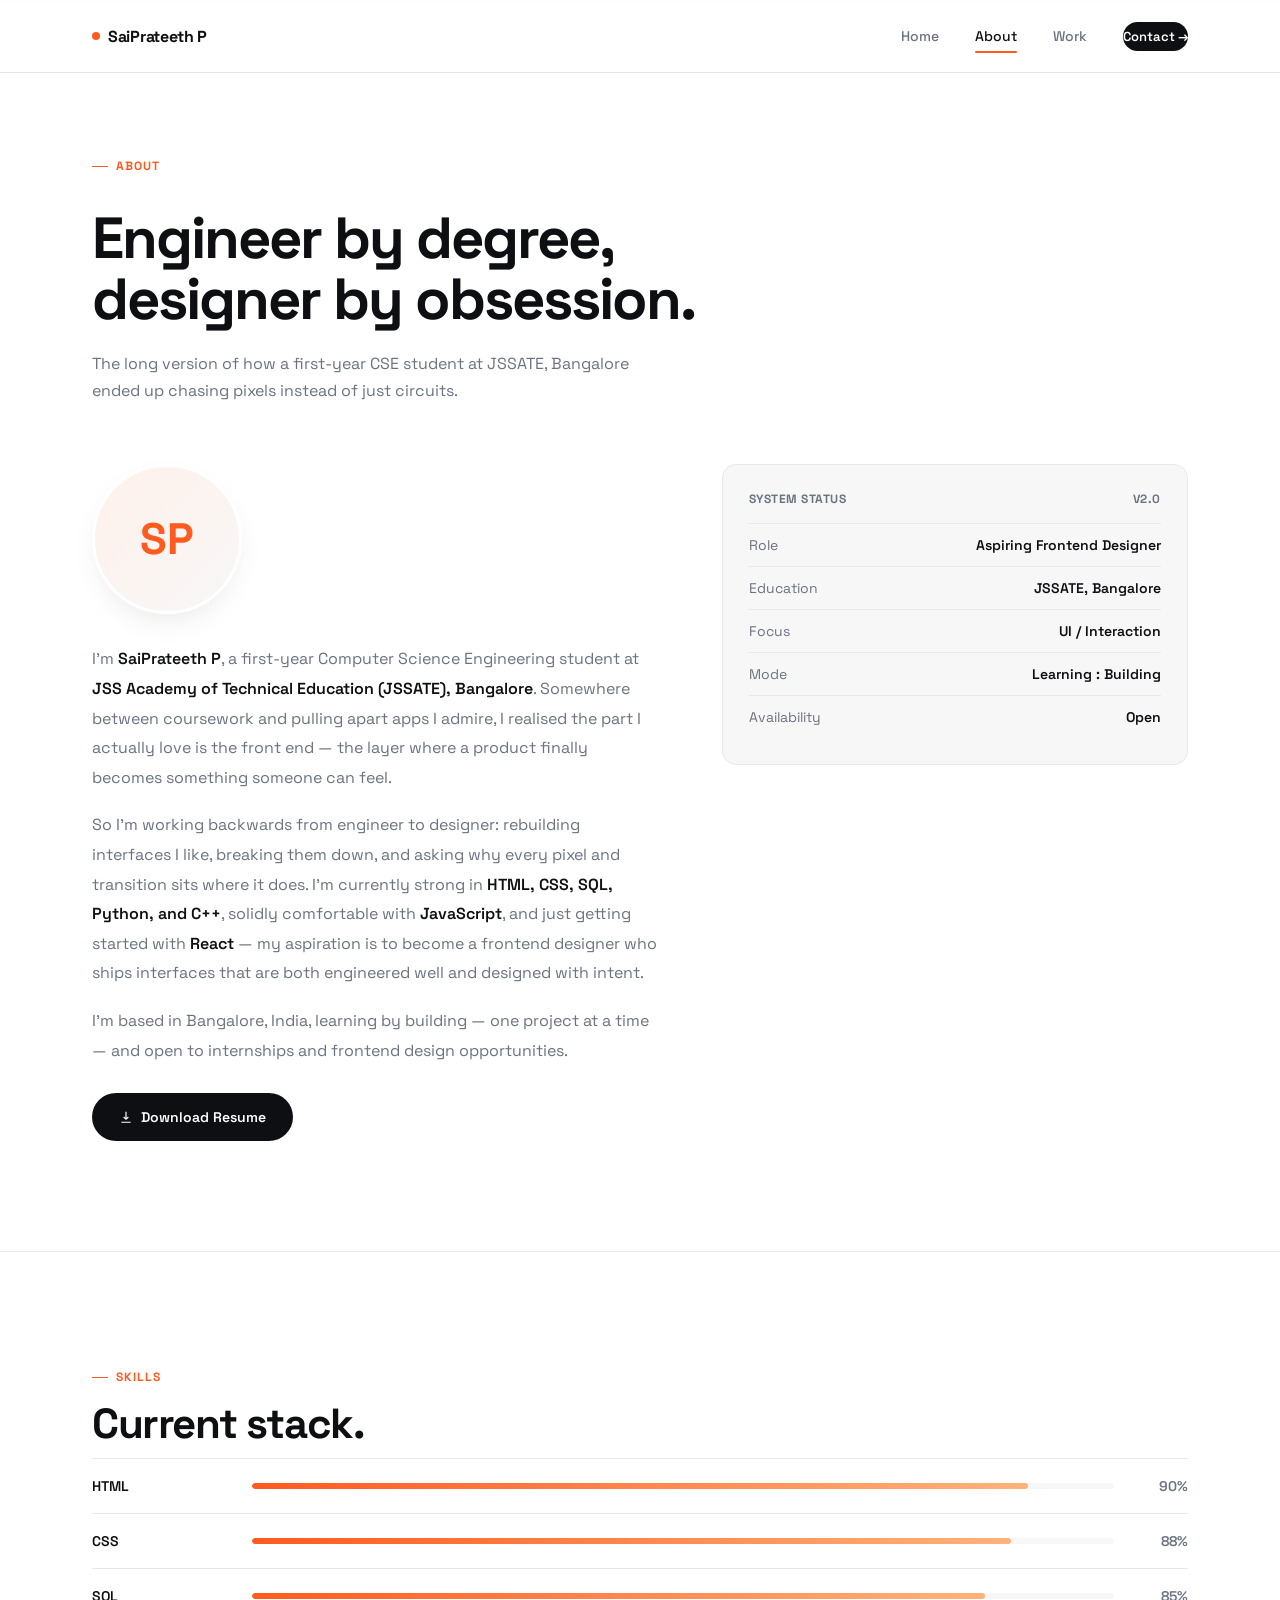
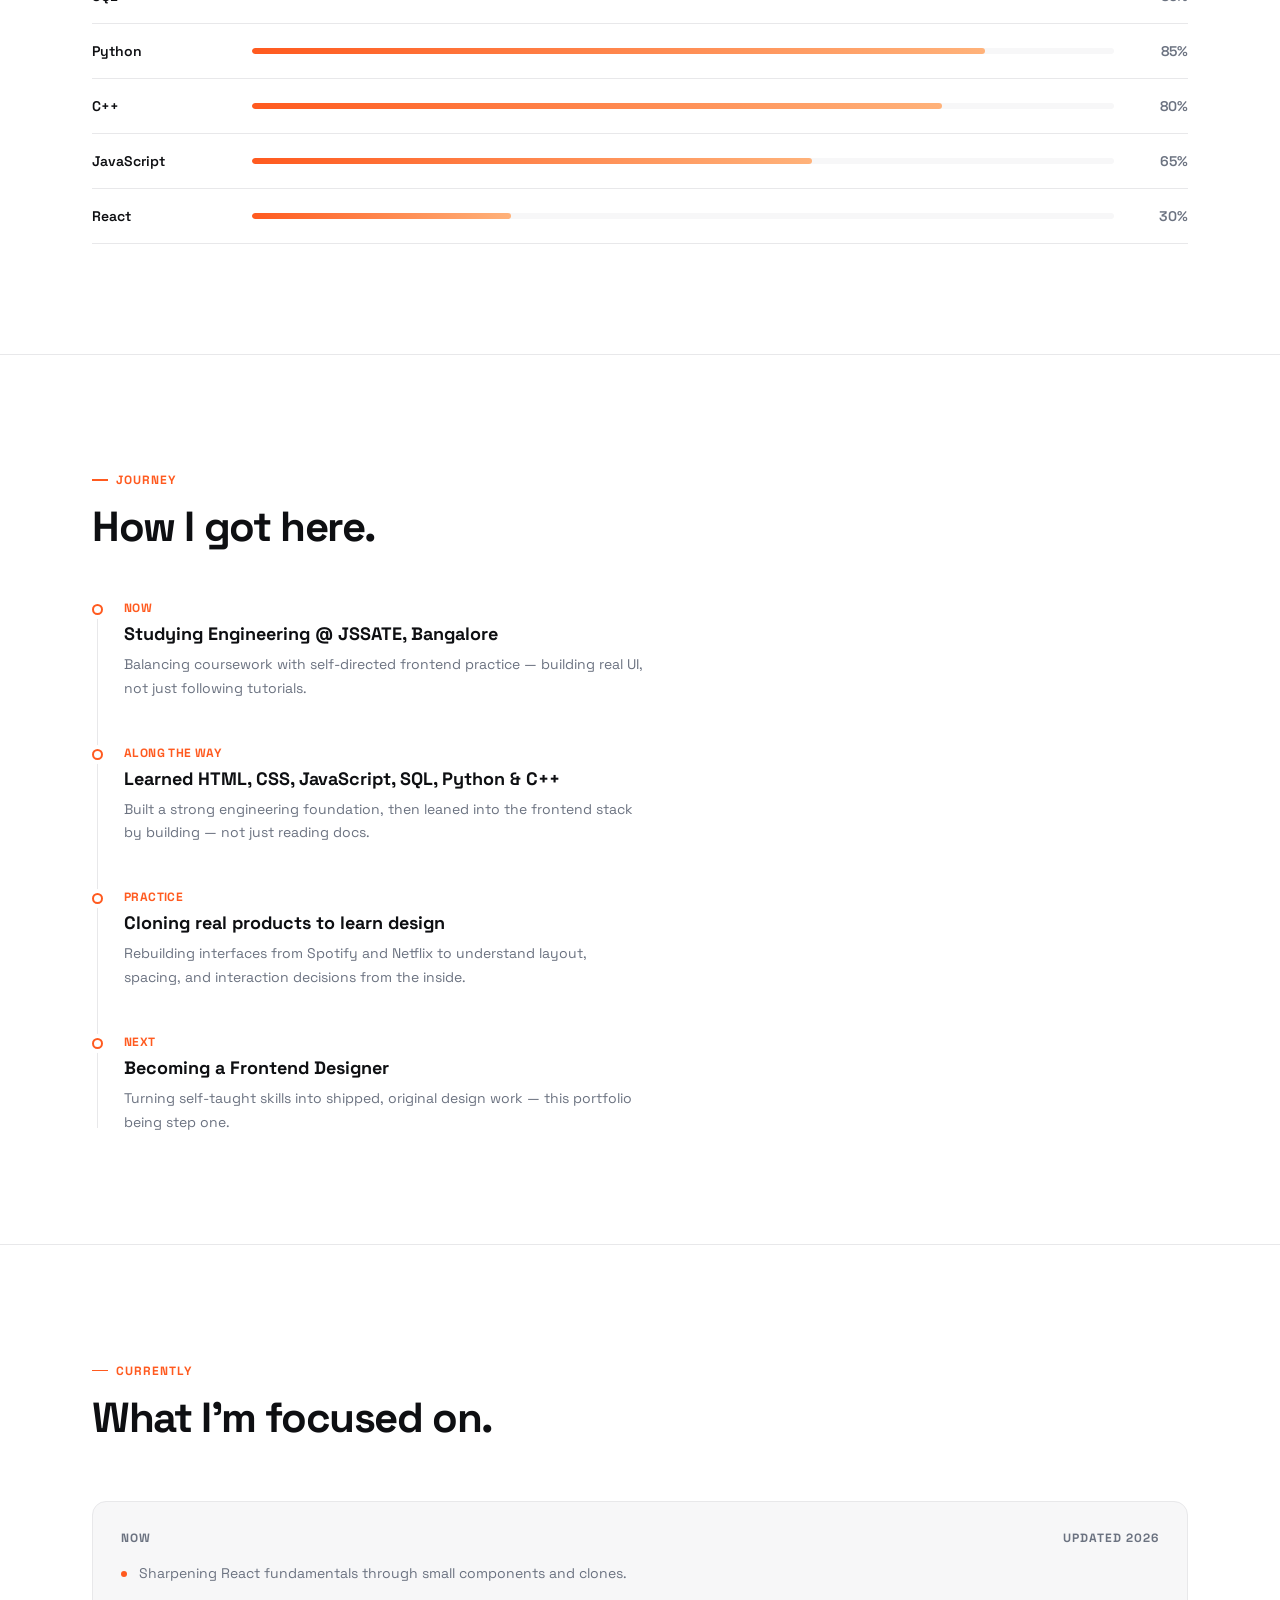
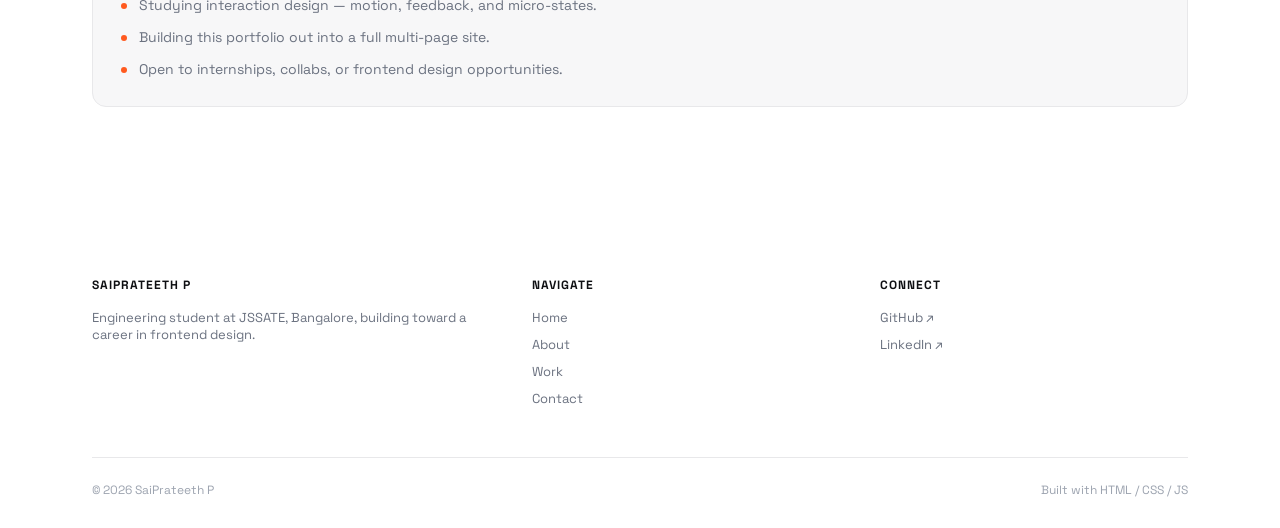
==== commit 546152d9: "Removed Note From About" ====
--- a/about.html
+++ b/about.html
@@ -76,7 +76,6 @@
         <div class="status-row"><span>Availability</span><span>Open</span></div>
       </div>
     </div>
-    <p class="placeholder-note reveal"><strong>Note:</strong> add your real photo as <code>assets/profile.jpg</code> and your resume as <code>assets/resume.pdf</code> — until then, the avatar falls back to "SP" and the download button will 404.</p>
   </div>
 </section>
 
